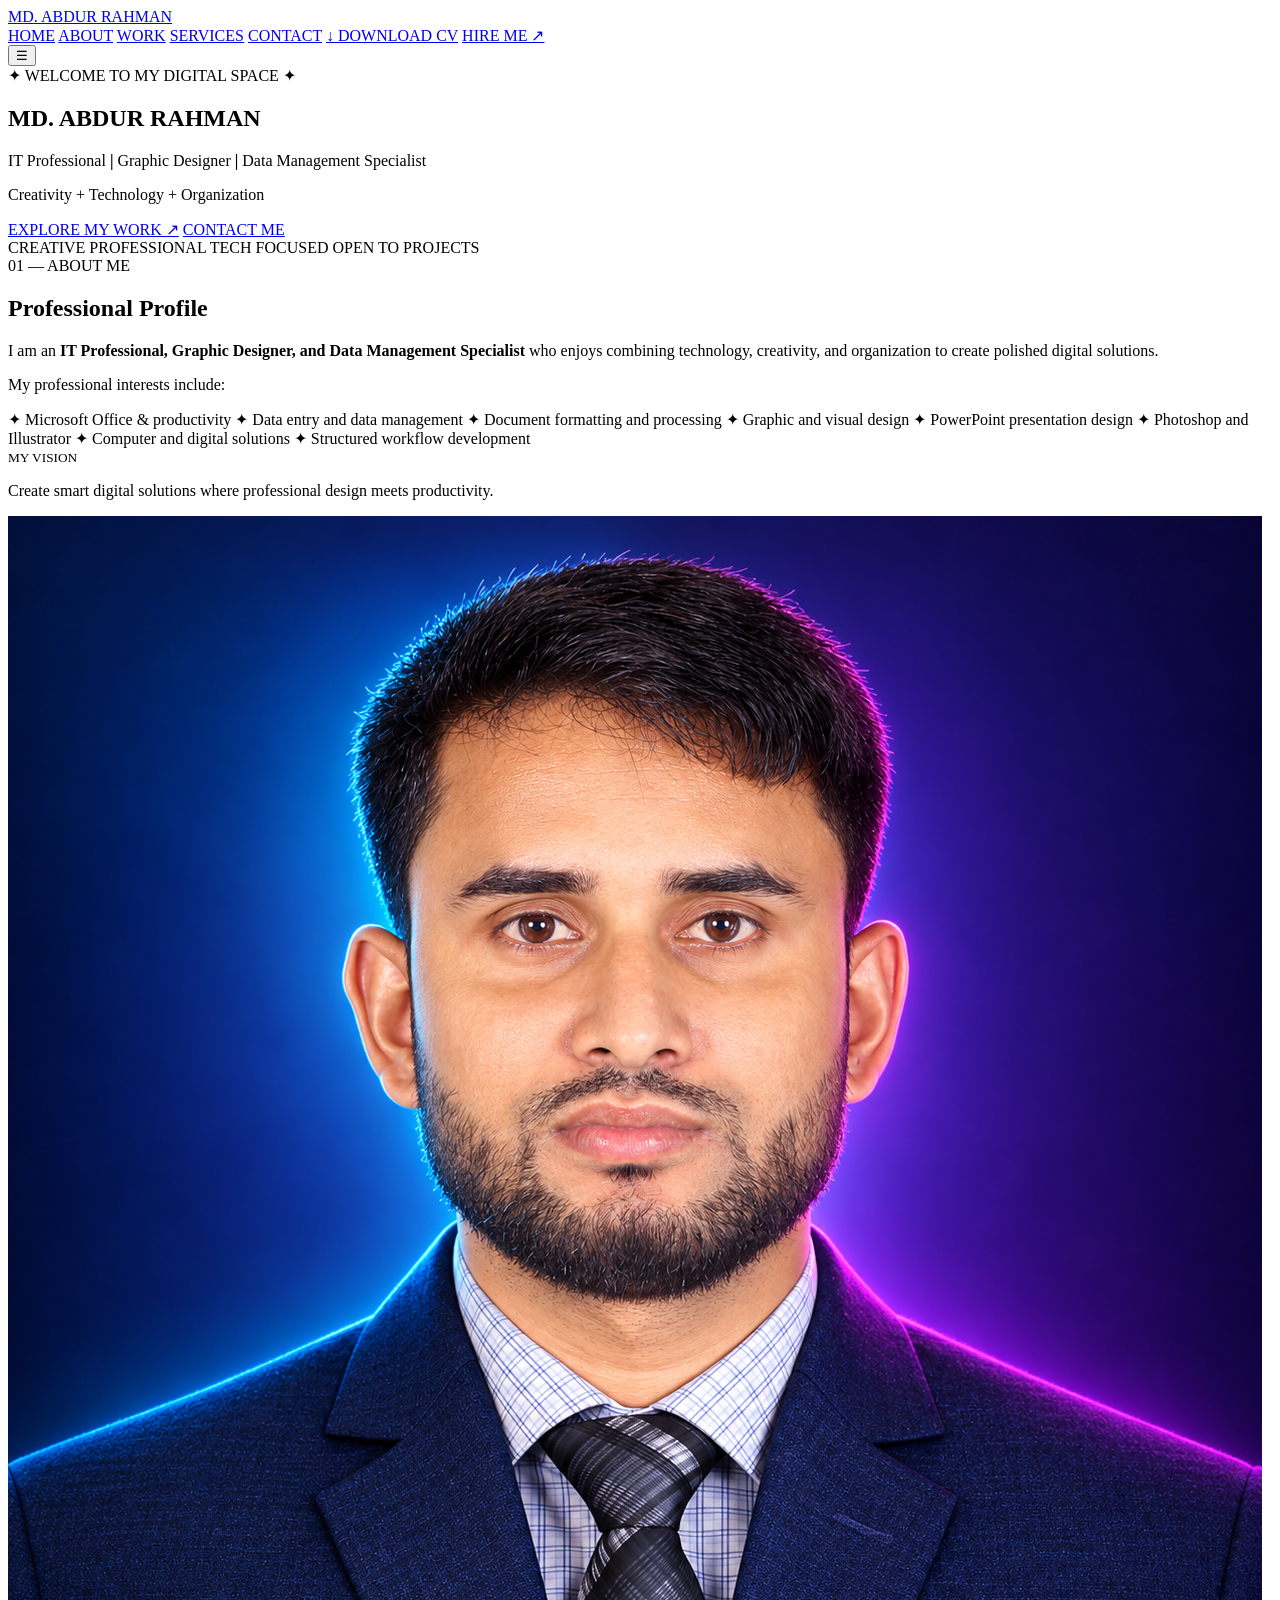
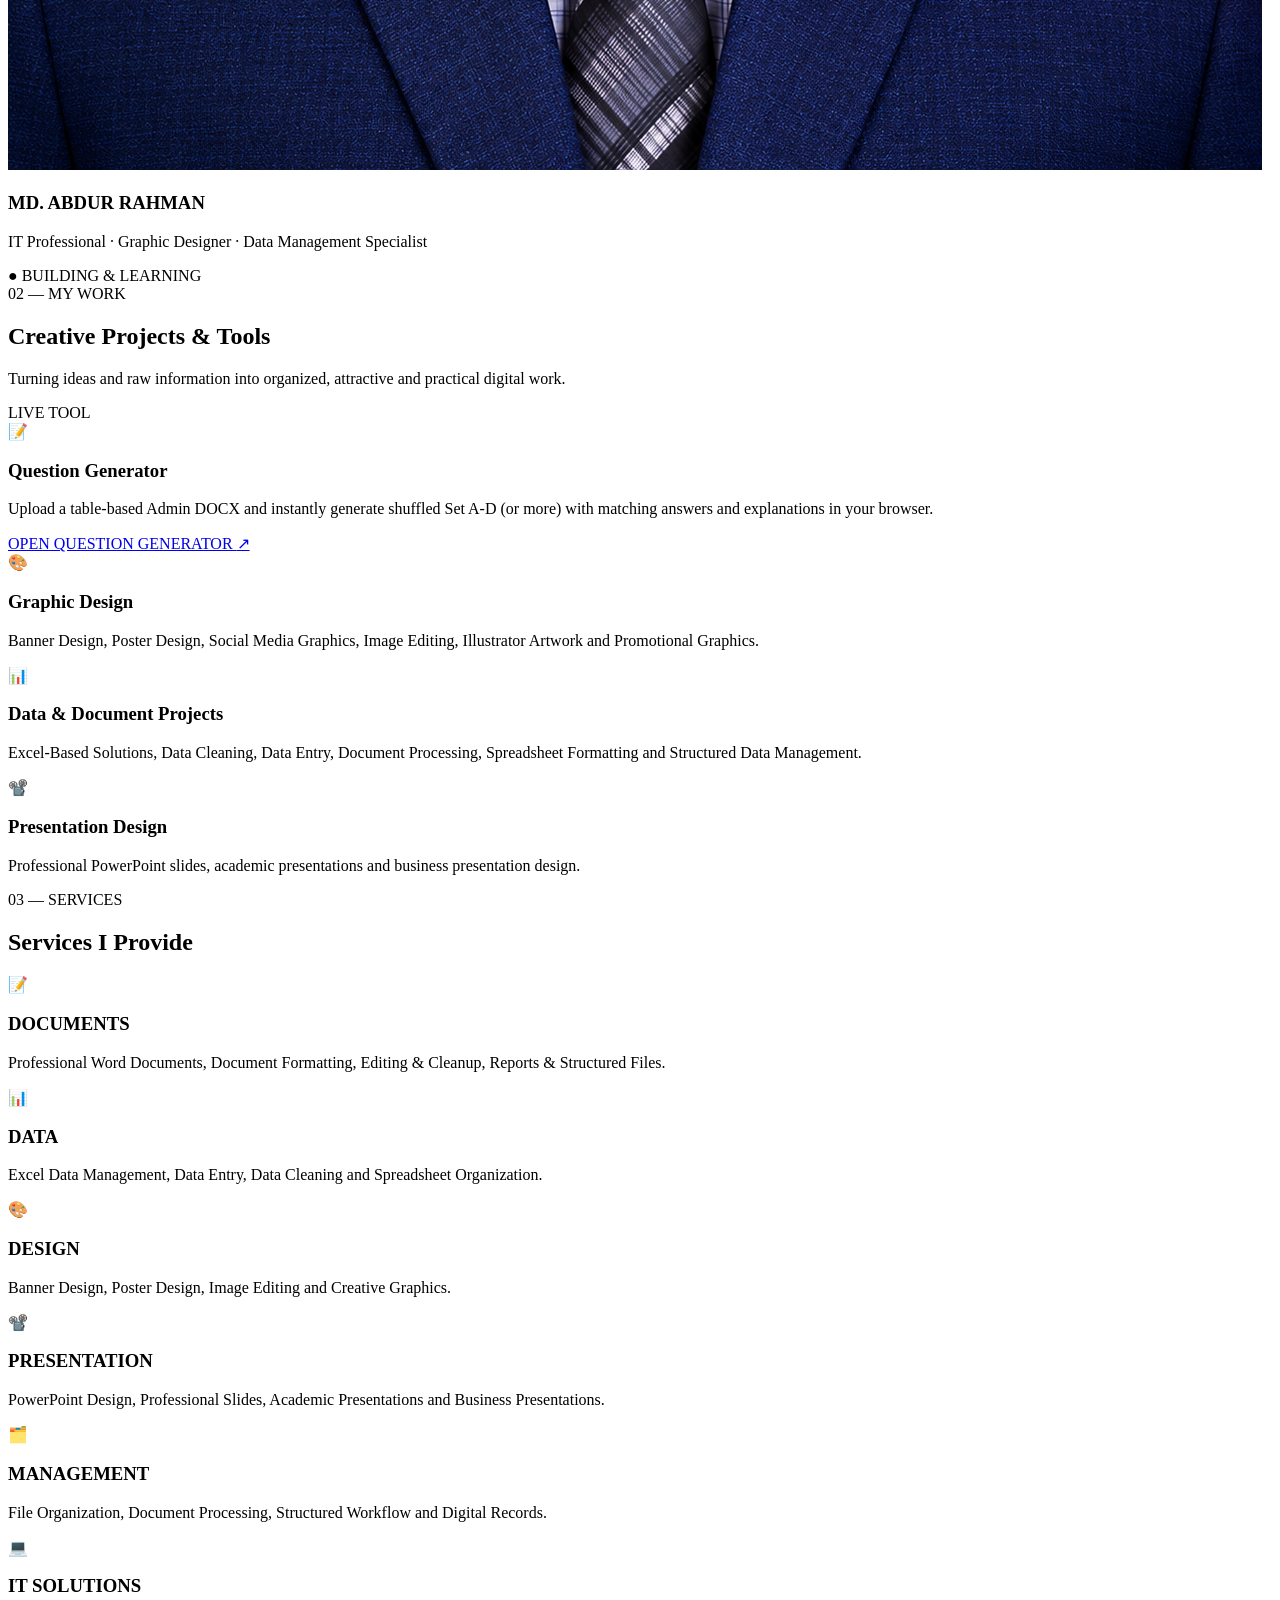
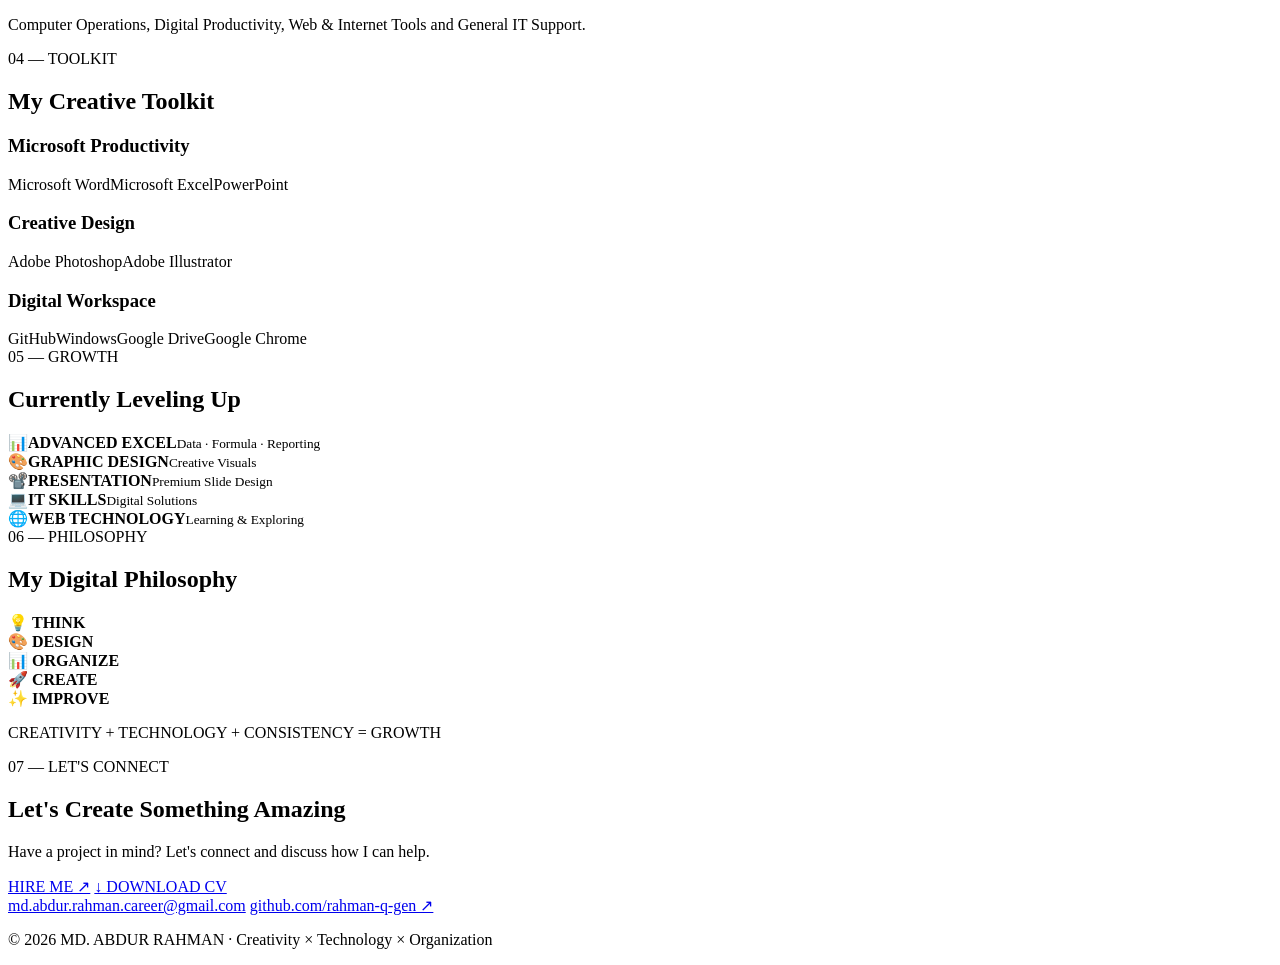
==== index.html @ 0ada5899 "Add files via upload" ====
<!DOCTYPE html>
<html lang="en">
<head>
  <meta charset="UTF-8">
  <meta name="viewport" content="width=device-width, initial-scale=1.0">
  <meta name="description" content="MD. Abdur Rahman — IT Professional, Graphic Designer and Data Management Specialist.">
  <title>MD. Abdur Rahman | Portfolio</title>
  <link rel="stylesheet" href="style.css">
</head>
<body>

<header class="site-header">
  <nav class="navbar">
    <a href="#home" class="brand">MD. ABDUR RAHMAN</a>

    <div class="nav-menu">
      <a href="#home" class="nav-link active">HOME</a>
      <a href="#about" class="nav-link">ABOUT</a>
      <a href="#work" class="nav-link">WORK</a>
      <a href="#services" class="nav-link">SERVICES</a>
      <a href="#contact" class="nav-link">CONTACT</a>
      <a href="MD-Abdur-Rahman-CV.pdf" class="cv-btn" download>↓ DOWNLOAD CV</a>
      <a href="mailto:md.abdur.rahman.career@gmail.com?subject=Project%20Inquiry" class="hire-btn">HIRE ME ↗</a>
    </div>

    <button class="menu-toggle" aria-label="Open menu">☰</button>
  </nav>
</header>

<main>
  <section id="home" class="hero">
    <div class="hero-glow glow-one"></div>
    <div class="hero-glow glow-two"></div>

    <div class="hero-inner">
      <div class="eyebrow">✦ WELCOME TO MY DIGITAL SPACE ✦</div>
      <h1>MD. ABDUR <span>RAHMAN</span></h1>
      <p class="hero-role">IT Professional <b>|</b> Graphic Designer <b>|</b> Data Management Specialist</p>
      <p class="hero-motto">Creativity <span>+</span> Technology <span>+</span> Organization</p>

      <div class="hero-actions">
        <a href="#work" class="primary-btn">EXPLORE MY WORK ↗</a>
        <a href="#contact" class="secondary-btn">CONTACT ME</a>
      </div>

      <div class="hero-tags">
        <span>CREATIVE</span>
        <span>PROFESSIONAL</span>
        <span>TECH FOCUSED</span>
        <span>OPEN TO PROJECTS</span>
      </div>
    </div>
  </section>

  <section id="about" class="section about">
    <div class="section-head">
      <span>01 — ABOUT ME</span>
      <h2>Professional Profile</h2>
    </div>

    <div class="about-grid">
      <div>
        <p class="lead">I am an <strong>IT Professional, Graphic Designer, and Data Management Specialist</strong> who enjoys combining technology, creativity, and organization to create polished digital solutions.</p>
        <p>My professional interests include:</p>
        <div class="interest-list">
          <span>✦ Microsoft Office & productivity</span>
          <span>✦ Data entry and data management</span>
          <span>✦ Document formatting and processing</span>
          <span>✦ Graphic and visual design</span>
          <span>✦ PowerPoint presentation design</span>
          <span>✦ Photoshop and Illustrator</span>
          <span>✦ Computer and digital solutions</span>
          <span>✦ Structured workflow development</span>
        </div>
        <div class="vision">
          <small>MY VISION</small>
          <p>Create smart digital solutions where professional design meets productivity.</p>
        </div>
      </div>

     <div class="profile-wrap">
  <div class="floating-orb"></div>

  <div class="profile-card">
    <div class="avatar">
      <img src="./profile.png" alt="Profile Photo">
    </div>

    <h3>MD. ABDUR RAHMAN</h3>
    <p>IT Professional · Graphic Designer · Data Management Specialist</p>
    <div class="status">● BUILDING & LEARNING</div>
  </div>
</div>

</div>
</section>

  <section id="work" class="section">
    <div class="section-head">
      <span>02 — MY WORK</span>
      <h2>Creative Projects & Tools</h2>
      <p>Turning ideas and raw information into organized, attractive and practical digital work.</p>
    </div>

    <div class="project-grid">
      <article class="card qg-feature-card">
        <div class="qg-card-badge">LIVE TOOL</div>
        <div class="card-icon">📝</div>
        <h3>Question Generator</h3>
        <p>Upload a table-based Admin DOCX and instantly generate shuffled Set A-D (or more) with matching answers and explanations in your browser.</p>
        <a href="question-generator.html" class="project-link">OPEN QUESTION GENERATOR <span aria-hidden="true">↗</span></a>
      </article>

      <article class="card">
        <div class="card-icon">🎨</div>
        <h3>Graphic Design</h3>
        <p>Banner Design, Poster Design, Social Media Graphics, Image Editing, Illustrator Artwork and Promotional Graphics.</p>
      </article>

      <article class="card">
        <div class="card-icon">📊</div>
        <h3>Data & Document Projects</h3>
        <p>Excel-Based Solutions, Data Cleaning, Data Entry, Document Processing, Spreadsheet Formatting and Structured Data Management.</p>
      </article>

      <article class="card">
        <div class="card-icon">📽️</div>
        <h3>Presentation Design</h3>
        <p>Professional PowerPoint slides, academic presentations and business presentation design.</p>
      </article>
    </div>
  </section>

  <section id="services" class="section services">
    <div class="section-head">
      <span>03 — SERVICES</span>
      <h2>Services I Provide</h2>
    </div>

    <div class="service-grid">
      <article class="service-card"><b>📝</b><h3>DOCUMENTS</h3><p>Professional Word Documents, Document Formatting, Editing & Cleanup, Reports & Structured Files.</p></article>
      <article class="service-card"><b>📊</b><h3>DATA</h3><p>Excel Data Management, Data Entry, Data Cleaning and Spreadsheet Organization.</p></article>
      <article class="service-card"><b>🎨</b><h3>DESIGN</h3><p>Banner Design, Poster Design, Image Editing and Creative Graphics.</p></article>
      <article class="service-card"><b>📽️</b><h3>PRESENTATION</h3><p>PowerPoint Design, Professional Slides, Academic Presentations and Business Presentations.</p></article>
      <article class="service-card"><b>🗂️</b><h3>MANAGEMENT</h3><p>File Organization, Document Processing, Structured Workflow and Digital Records.</p></article>
      <article class="service-card"><b>💻</b><h3>IT SOLUTIONS</h3><p>Computer Operations, Digital Productivity, Web & Internet Tools and General IT Support.</p></article>
    </div>
  </section>

  <section class="section toolkit">
    <div class="section-head">
      <span>04 — TOOLKIT</span>
      <h2>My Creative Toolkit</h2>
    </div>
    <div class="tool-groups">
      <div><h3>Microsoft Productivity</h3><div class="pills"><span>Microsoft Word</span><span>Microsoft Excel</span><span>PowerPoint</span></div></div>
      <div><h3>Creative Design</h3><div class="pills"><span>Adobe Photoshop</span><span>Adobe Illustrator</span></div></div>
      <div><h3>Digital Workspace</h3><div class="pills"><span>GitHub</span><span>Windows</span><span>Google Drive</span><span>Google Chrome</span></div></div>
    </div>
  </section>

  <section class="section growth">
    <div class="section-head">
      <span>05 — GROWTH</span>
      <h2>Currently Leveling Up</h2>
    </div>
    <div class="growth-grid">
      <div><b>📊</b><strong>ADVANCED EXCEL</strong><small>Data · Formula · Reporting</small></div>
      <div><b>🎨</b><strong>GRAPHIC DESIGN</strong><small>Creative Visuals</small></div>
      <div><b>📽️</b><strong>PRESENTATION</strong><small>Premium Slide Design</small></div>
      <div><b>💻</b><strong>IT SKILLS</strong><small>Digital Solutions</small></div>
      <div><b>🌐</b><strong>WEB TECHNOLOGY</strong><small>Learning & Exploring</small></div>
    </div>
  </section>

  <section class="section philosophy">
    <div class="section-head">
      <span>06 — PHILOSOPHY</span>
      <h2>My Digital Philosophy</h2>
    </div>
    <div class="philosophy-box">
      <div>💡 <strong>THINK</strong></div>
      <div>🎨 <strong>DESIGN</strong></div>
      <div>📊 <strong>ORGANIZE</strong></div>
      <div>🚀 <strong>CREATE</strong></div>
      <div>✨ <strong>IMPROVE</strong></div>
    </div>
    <p class="formula">CREATIVITY + TECHNOLOGY + CONSISTENCY = GROWTH</p>
  </section>

  <section id="contact" class="contact">
    <div class="contact-inner">
      <span>07 — LET'S CONNECT</span>
      <h2>Let's Create Something Amazing</h2>
      <p>Have a project in mind? Let's connect and discuss how I can help.</p>

      <div class="contact-actions">
        <a href="mailto:md.abdur.rahman.career@gmail.com?subject=Project%20Inquiry" class="hire-btn big">HIRE ME ↗</a>
        <a href="MD-Abdur-Rahman-CV.pdf" class="cv-btn big" download>↓ DOWNLOAD CV</a>
      </div>

      <div class="contact-info">
        <a href="mailto:md.abdur.rahman.career@gmail.com">md.abdur.rahman.career@gmail.com</a>
        <a href="https://github.com/rahman-q-gen" target="_blank" rel="noopener">github.com/rahman-q-gen ↗</a>
      </div>
    </div>
  </section>
</main>

<footer>
  <p>© 2026 MD. ABDUR RAHMAN · Creativity × Technology × Organization</p>
</footer>

<script>
  const toggle = document.querySelector('.menu-toggle');
  const menu = document.querySelector('.nav-menu');
  toggle.addEventListener('click', () => menu.classList.toggle('open'));

  document.querySelectorAll('.nav-link').forEach(link => {
    link.addEventListener('click', () => menu.classList.remove('open'));
  });
</script>

</body>
</html>
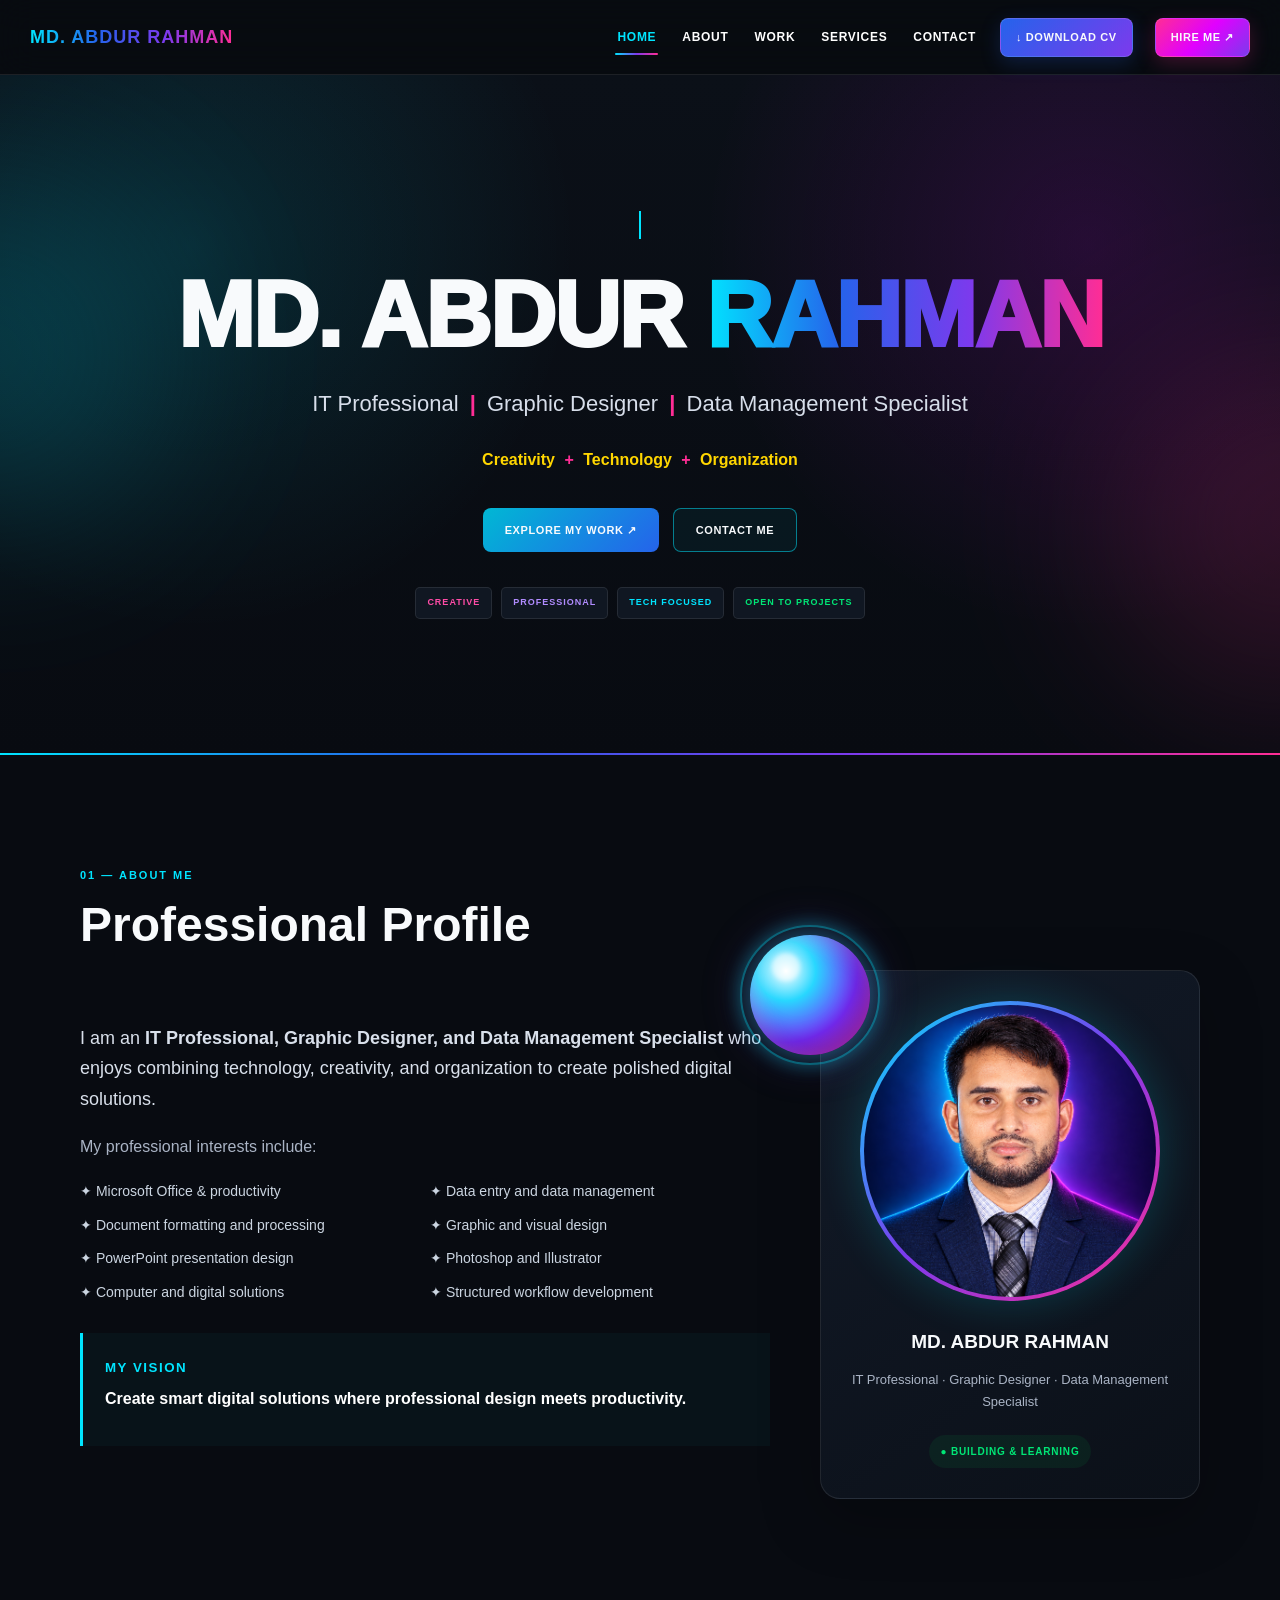
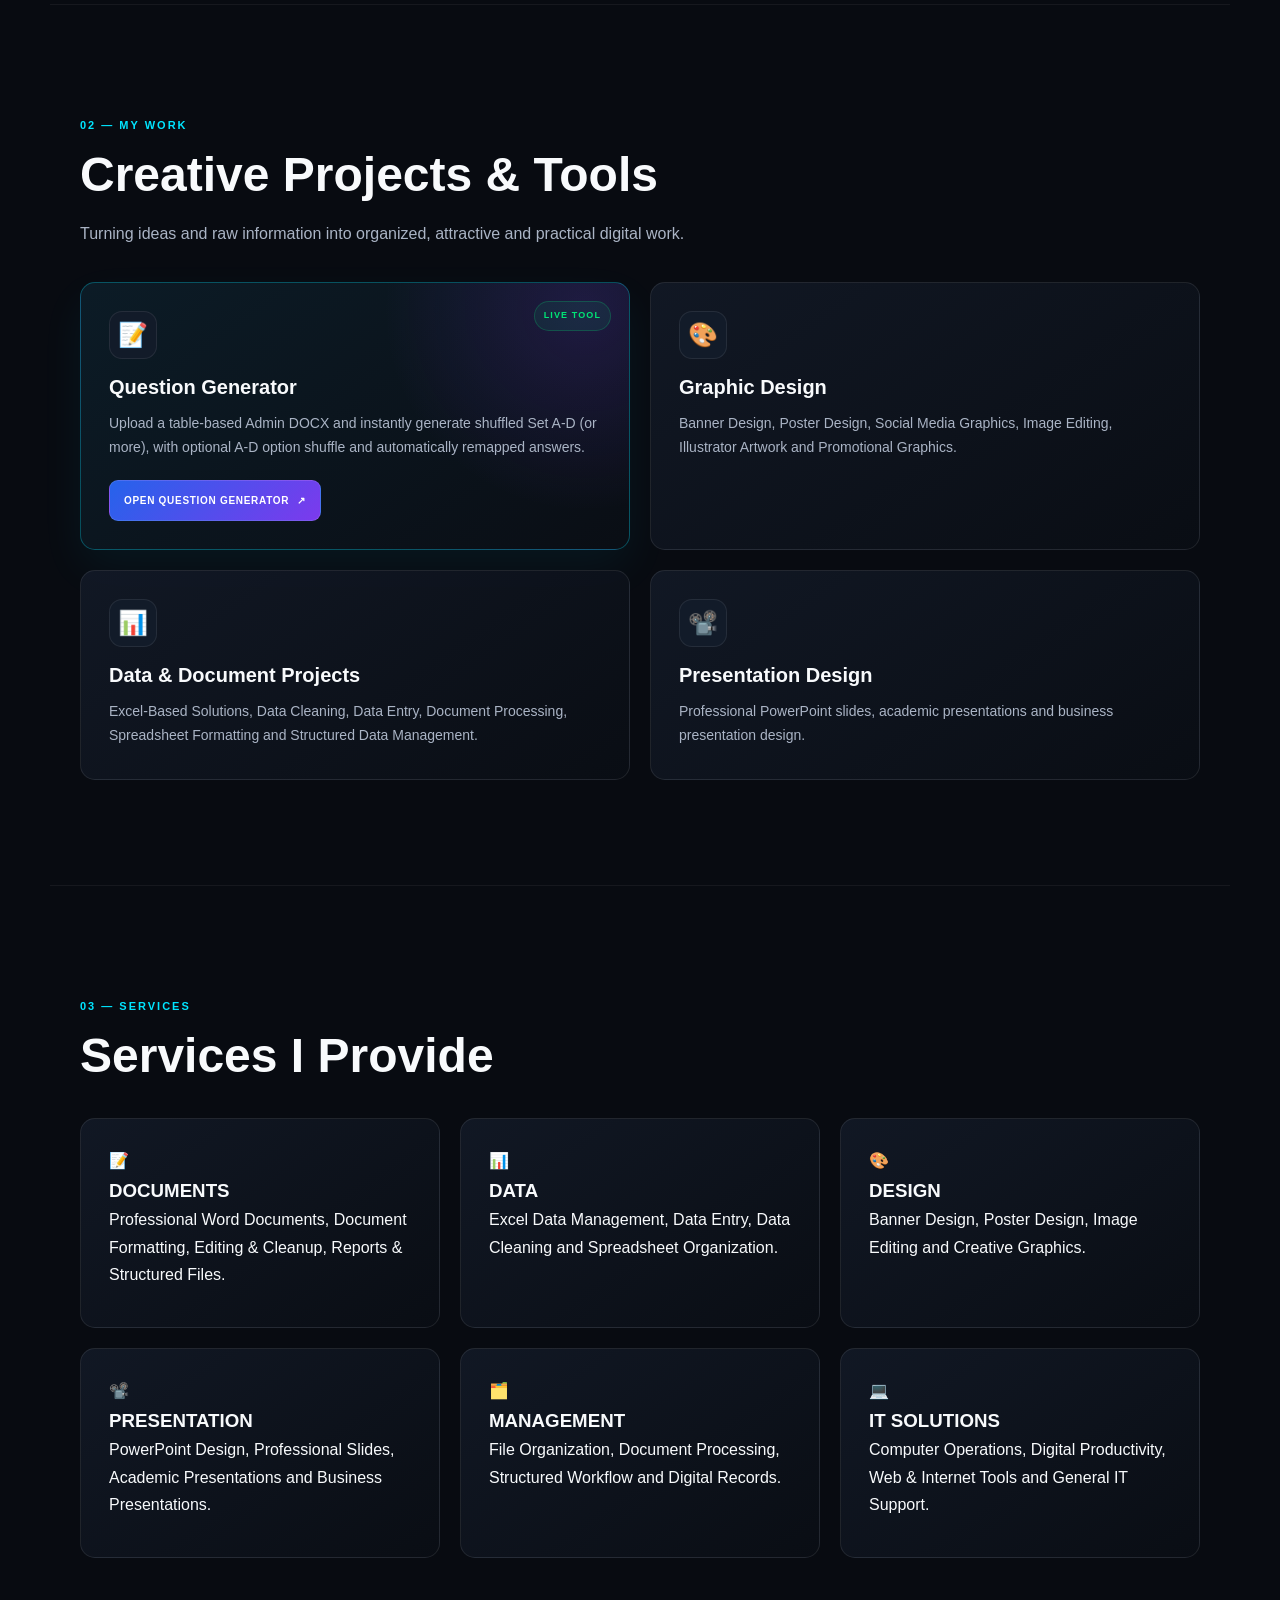
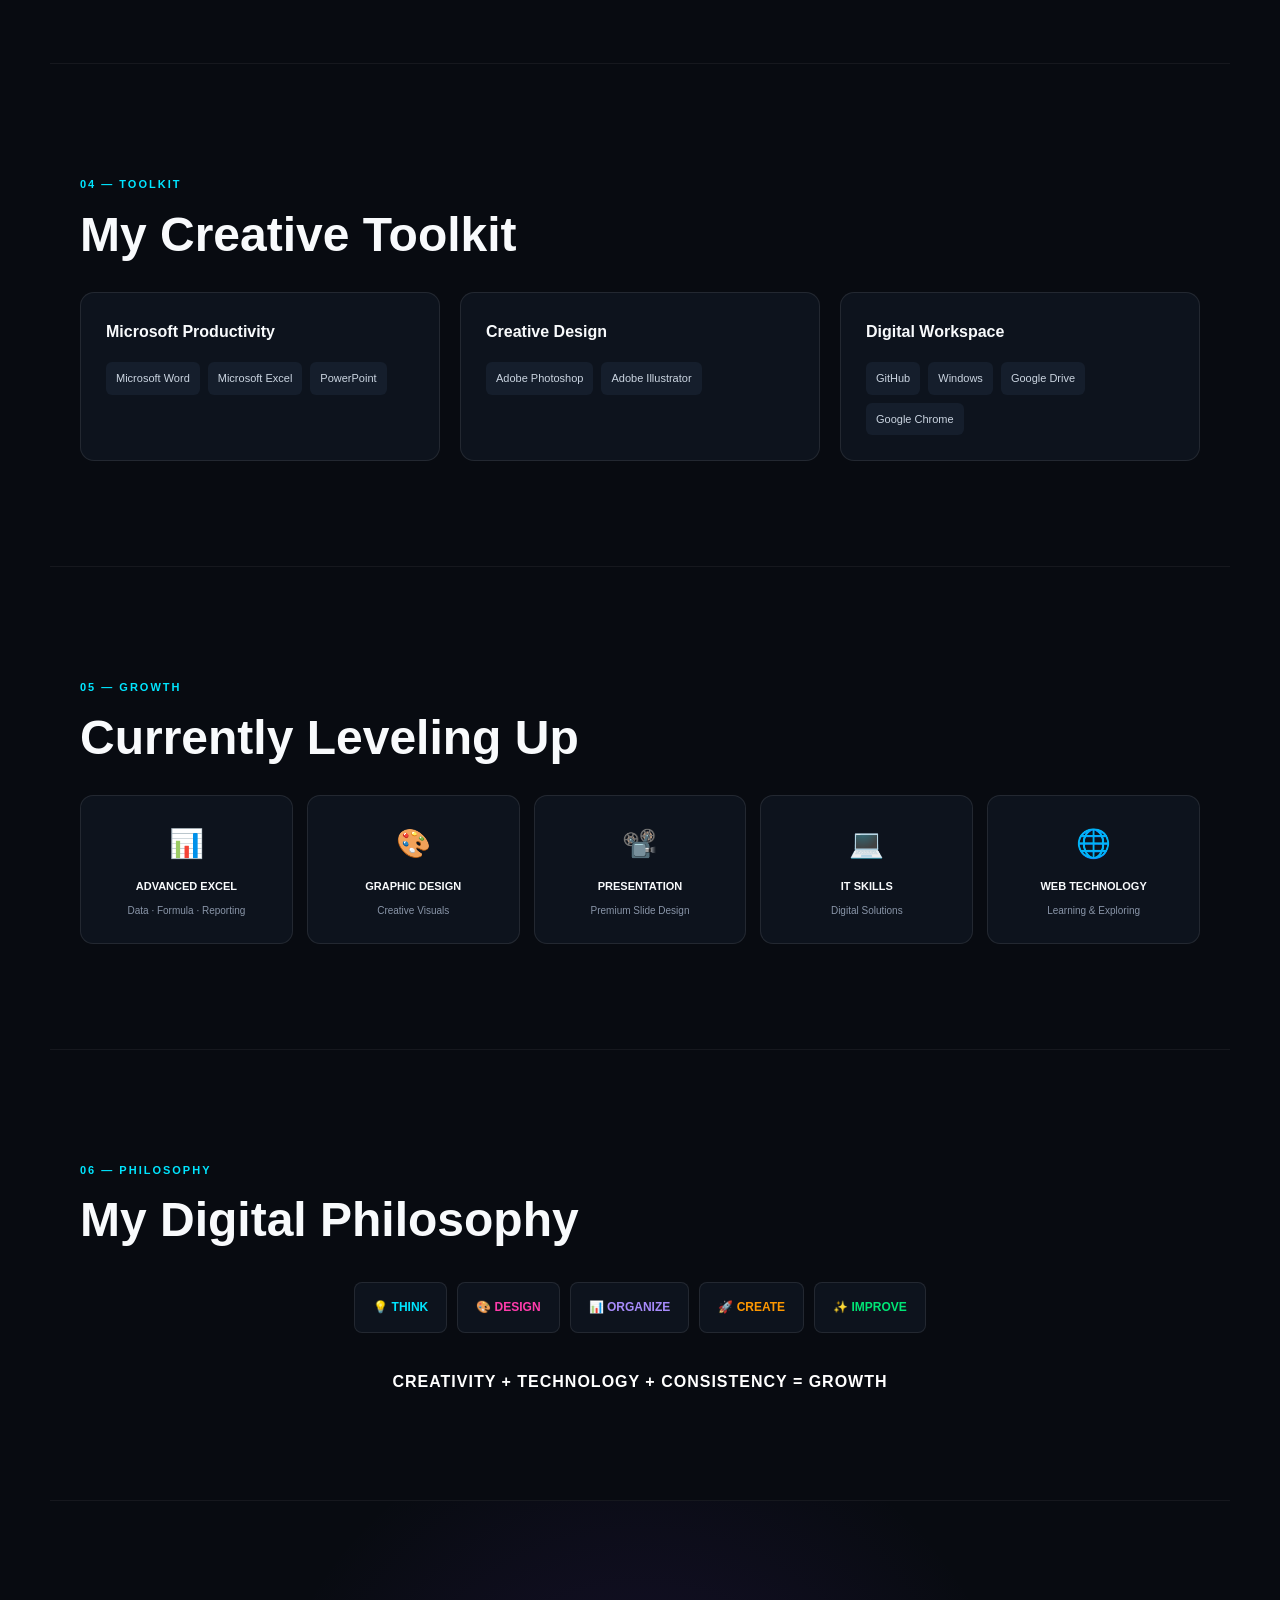
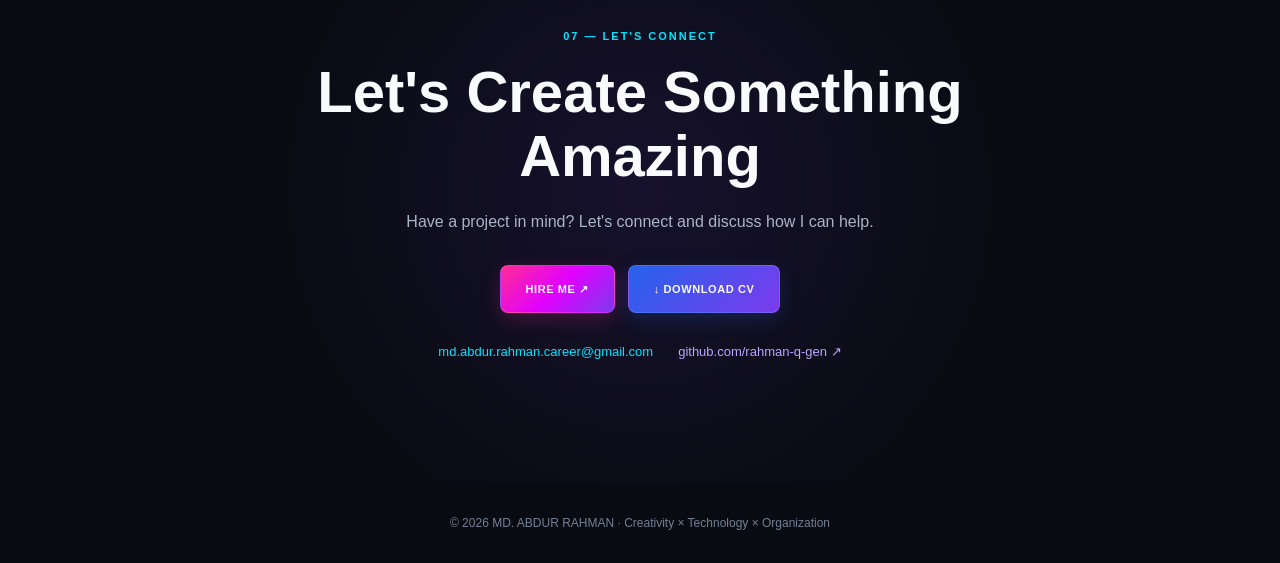
==== commit 4221ed94: "Add files via upload" ====
--- a/index.html
+++ b/index.html
@@ -107,7 +107,7 @@
         <div class="qg-card-badge">LIVE TOOL</div>
         <div class="card-icon">📝</div>
         <h3>Question Generator</h3>
-        <p>Upload a table-based Admin DOCX and instantly generate shuffled Set A-D (or more) with matching answers and explanations in your browser.</p>
+        <p>Upload a table-based Admin DOCX and instantly generate shuffled Set A-D (or more), with optional A-D option shuffle and automatically remapped answers.</p>
         <a href="question-generator.html" class="project-link">OPEN QUESTION GENERATOR <span aria-hidden="true">↗</span></a>
       </article>
 
--- a/style.css
+++ b/style.css
@@ -0,0 +1,656 @@
+/* =========================================================
+   MD. ABDUR RAHMAN — PREMIUM PORTFOLIO
+========================================================= */
+
+:root{
+  --bg:#080b11;
+  --panel:#0e131c;
+  --panel2:#111827;
+  --text:#f8fafc;
+  --muted:#aab4c5;
+  --cyan:#00e5ff;
+  --blue:#2563eb;
+  --purple:#7c3aed;
+  --pink:#ff2d95;
+  --line:rgba(255,255,255,.09);
+}
+
+*{margin:0;padding:0;box-sizing:border-box}
+html{scroll-behavior:smooth;scroll-padding-top:90px}
+body{
+  background:var(--bg);
+  color:var(--text);
+  font-family:Arial,Helvetica,sans-serif;
+  line-height:1.7;
+}
+a{text-decoration:none;color:inherit}
+section{scroll-margin-top:90px}
+
+/* NAVIGATION */
+.site-header{
+  position:sticky;top:0;z-index:9999;
+  background:rgba(8,11,17,.82);
+  backdrop-filter:blur(18px);
+  -webkit-backdrop-filter:blur(18px);
+  border-bottom:1px solid var(--line);
+}
+.navbar{
+  max-width:1400px;margin:auto;min-height:74px;padding:12px 30px;
+  display:flex;align-items:center;justify-content:space-between;gap:24px;
+}
+.brand{
+  font-weight:900;font-size:18px;letter-spacing:1px;white-space:nowrap;
+  background:linear-gradient(90deg,var(--cyan),var(--blue),var(--purple),var(--pink));
+  -webkit-background-clip:text;background-clip:text;-webkit-text-fill-color:transparent;
+}
+.nav-menu{display:flex;align-items:center;justify-content:flex-end;gap:22px}
+.nav-link{
+  position:relative;font-size:12px;font-weight:800;letter-spacing:.7px;padding:8px 2px;
+  color:#fff;transition:.25s;
+}
+.nav-link:after{
+  content:"";position:absolute;left:0;bottom:0;width:0;height:2px;border-radius:20px;
+  background:linear-gradient(90deg,var(--cyan),var(--purple),var(--pink));transition:.25s;
+}
+.nav-link:hover,.nav-link.active{color:var(--cyan)}
+.nav-link:hover:after,.nav-link.active:after{width:100%}
+.cv-btn,.hire-btn{
+  display:inline-flex;align-items:center;justify-content:center;
+  min-height:39px;padding:0 15px;border-radius:8px;
+  font-size:11px;font-weight:900;letter-spacing:.6px;
+  border:1px solid rgba(255,255,255,.13);transition:.25s;
+}
+.cv-btn{
+  background:linear-gradient(135deg,var(--blue),var(--purple));
+  box-shadow:0 6px 20px rgba(37,99,235,.22);
+}
+.cv-btn:hover{transform:translateY(-2px);background:linear-gradient(135deg,var(--cyan),var(--blue))}
+.hire-btn{
+  background:linear-gradient(135deg,var(--pink),#e100ff,var(--purple));
+  box-shadow:0 6px 20px rgba(255,45,149,.22);
+}
+.hire-btn:hover{transform:translateY(-2px) scale(1.02);box-shadow:0 10px 28px rgba(255,45,149,.35)}
+.menu-toggle{display:none;background:none;border:0;color:white;font-size:25px;cursor:pointer}
+
+/* HERO */
+.hero{
+  min-height:680px;position:relative;overflow:hidden;
+  display:flex;align-items:center;justify-content:center;text-align:center;
+  padding:100px 25px;
+  background:
+    radial-gradient(circle at 15% 25%,rgba(0,229,255,.12),transparent 32%),
+    radial-gradient(circle at 85% 25%,rgba(225,0,255,.13),transparent 32%),
+    linear-gradient(180deg,#0b1018,#080b11);
+}
+.hero:after{
+  content:"";position:absolute;left:0;right:0;bottom:0;height:2px;
+  background:linear-gradient(90deg,var(--cyan),var(--blue),var(--purple),var(--pink));
+}
+.hero-glow{position:absolute;width:350px;height:350px;border-radius:50%;filter:blur(90px);opacity:.16}
+.glow-one{background:var(--cyan);left:-180px;top:100px}
+.glow-two{background:var(--pink);right:-180px;bottom:60px}
+.hero-inner{position:relative;z-index:2;max-width:1050px}
+.eyebrow{
+  display:inline-block;
+  position:relative;
+
+  color:var(--cyan);
+
+  /* Font একটু বড় */
+  font-size:16px;
+  font-weight:800;
+  letter-spacing:2px;
+
+  margin-bottom:22px;
+
+  white-space:nowrap;
+  overflow:hidden;
+
+  width:0;
+  border-right:2px solid var(--cyan);
+
+  text-shadow:
+    0 0 8px rgba(0,229,255,.8),
+    0 0 18px rgba(124,58,237,.5);
+
+  animation:
+    eyebrowTyping 5s steps(31,end) infinite,
+    eyebrowCursor .7s step-end infinite,
+    eyebrowGlow 1.5s ease-in-out infinite alternate;
+}
+
+
+/* Typing Animation */
+@keyframes eyebrowTyping{
+  0%{
+    width:0;
+  }
+
+  45%{
+    width:calc(31ch + 70px);
+  }
+
+  75%{
+    width:calc(31ch + 70px);
+  }
+
+  100%{
+    width:0;
+  }
+}
+
+
+/* Cursor */
+@keyframes eyebrowCursor{
+  0%,100%{
+    border-color:var(--cyan);
+  }
+
+  50%{
+    border-color:transparent;
+  }
+}
+
+
+/* Neon Glow */
+@keyframes eyebrowGlow{
+  from{
+    text-shadow:
+      0 0 5px rgba(0,229,255,.5),
+      0 0 10px rgba(0,229,255,.3);
+  }
+
+  to{
+    text-shadow:
+      0 0 10px rgba(0,229,255,1),
+      0 0 25px rgba(124,58,237,.8),
+      0 0 40px rgba(255,45,149,.4);
+  }
+}
+.hero h1{
+  font-size:clamp(42px,8vw,92px);line-height:1.02;font-weight:950;letter-spacing:-2px;
+  margin-bottom:22px;
+}
+.hero h1 span{
+  background:linear-gradient(90deg,var(--cyan),var(--blue),var(--purple),var(--pink));
+  -webkit-background-clip:text;background-clip:text;-webkit-text-fill-color:transparent;
+}
+.hero-role{font-size:clamp(14px,2vw,22px);color:#d7deea}
+.hero-role b{color:var(--pink);padding:0 5px}
+.hero-motto{margin-top:24px;color:#ffd600;font-size:16px;font-weight:800}
+.hero-motto span{color:var(--pink);padding:0 5px}
+.hero-actions{display:flex;justify-content:center;gap:14px;flex-wrap:wrap;margin-top:35px}
+.primary-btn,.secondary-btn{
+  min-height:44px;padding:0 22px;border-radius:8px;display:inline-flex;align-items:center;justify-content:center;
+  font-size:11px;font-weight:900;letter-spacing:.6px;transition:.25s
+}
+.primary-btn{background:linear-gradient(135deg,#00b8d4,var(--blue))}
+.secondary-btn{border:1px solid rgba(0,229,255,.5);background:rgba(0,229,255,.05)}
+.primary-btn:hover,.secondary-btn:hover{transform:translateY(-2px)}
+.hero-tags{display:flex;justify-content:center;gap:9px;flex-wrap:wrap;margin-top:35px}
+.hero-tags span{
+  font-size:9px;font-weight:900;letter-spacing:1px;padding:7px 11px;border-radius:5px;
+  border:1px solid var(--line);background:#101722
+}
+.hero-tags span:nth-child(1){color:#ff4ca7}.hero-tags span:nth-child(2){color:#b18cff}
+.hero-tags span:nth-child(3){color:var(--cyan)}.hero-tags span:nth-child(4){color:#00e676}
+
+/* SECTIONS */
+.section{max-width:1180px;margin:auto;padding:105px 30px;border-bottom:1px solid rgba(255,255,255,.055)}
+.section-head>span,.contact-inner>span{color:var(--cyan);font-size:11px;font-weight:900;letter-spacing:2px}
+.section-head h2{font-size:clamp(30px,4vw,48px);line-height:1.15;margin:10px 0 18px}
+.section-head p{max-width:760px;color:var(--muted)}
+
+/* ABOUT */
+.about-grid{display:grid;grid-template-columns:1.45fr .75fr;gap:50px;align-items:center}
+.about .lead{font-size:18px;color:#d9e0eb;max-width:780px;margin-bottom:18px}
+.about p{color:var(--muted);margin-bottom:14px}
+.interest-list{display:grid;grid-template-columns:1fr 1fr;gap:10px;margin-top:20px}
+.interest-list span{color:#cbd5e1;font-size:14px}
+.vision{margin-top:28px;padding:20px 22px;border-left:3px solid var(--cyan);background:rgba(0,229,255,.035)}
+.vision small{color:var(--cyan);font-weight:900;letter-spacing:1.5px}
+.vision p{margin-top:5px;color:white!important;font-weight:700}
+.profile-card{
+  min-height:330px;border-radius:20px;padding:35px;text-align:center;
+  background:linear-gradient(145deg,#121a28,#0b1018);
+  border:1px solid var(--line);box-shadow:0 20px 60px rgba(0,0,0,.25)
+}
+.avatar{
+  width:300px;
+  height:300px;
+
+  margin:0 auto 28px;
+
+  border-radius:50%;
+  overflow:hidden;
+
+  padding:4px;
+  box-sizing:border-box;
+
+  background:linear-gradient(
+    135deg,
+    var(--cyan),
+    var(--purple),
+    var(--pink)
+  );
+
+  box-shadow:
+    0 0 30px rgba(0,229,255,.18),
+    0 0 55px rgba(168,85,247,.12);
+}
+
+.avatar img{
+  width:100%;
+  height:100%;
+
+  display:block;
+  object-fit:cover;
+  object-position:center;
+
+  border-radius:50%;
+}
+.profile-card h3{font-size:19px}
+.profile-card p{color:var(--muted);font-size:13px;margin:10px 0 22px}
+.status{display:inline-block;padding:8px 12px;border-radius:20px;background:rgba(0,200,83,.08);color:#00e676;font-size:10px;font-weight:900;letter-spacing:.8px}
+
+/* PROFILE WRAPPER */
+.profile-wrap{
+  position:relative;
+  display:flex;
+  justify-content:center;
+  align-items:center;
+}
+
+/* 3D animated orb */
+.floating-orb{
+  position:absolute;
+  top:-35px;
+  left:-70px;
+
+  width:120px;
+  height:120px;
+  border-radius:50%;
+
+  background:radial-gradient(circle at 30% 30%, #ffffff, #28d7ff 25%, #7b2cff 60%, #ff2fb3 100%);
+  box-shadow:
+    0 0 25px rgba(0,229,255,.35),
+    0 0 50px rgba(168,85,247,.25),
+    inset -12px -12px 25px rgba(0,0,0,.25),
+    inset 10px 10px 20px rgba(255,255,255,.18);
+
+  transform-style:preserve-3d;
+  animation:
+    floatOrb 5s ease-in-out infinite,
+    spinOrb 8s linear infinite;
+
+  z-index:2;
+}
+
+.floating-orb::before{
+  content:"";
+  position:absolute;
+  inset:-10px;
+  border-radius:50%;
+  border:2px solid rgba(0,229,255,.35);
+  box-shadow:0 0 20px rgba(0,229,255,.25);
+  animation:ringPulse 3s ease-in-out infinite;
+}
+
+.floating-orb::after{
+  content:"";
+  position:absolute;
+  top:18px;
+  left:22px;
+  width:28px;
+  height:28px;
+  border-radius:50%;
+  background:rgba(255,255,255,.55);
+  filter:blur(2px);
+}
+
+@keyframes floatOrb{
+  0%{
+    transform:translate(0,0) rotateX(0deg) rotateY(0deg);
+  }
+  25%{
+    transform:translate(-12px,10px) rotateX(10deg) rotateY(8deg);
+  }
+  50%{
+    transform:translate(0,22px) rotateX(0deg) rotateY(16deg);
+  }
+  75%{
+    transform:translate(10px,8px) rotateX(-10deg) rotateY(8deg);
+  }
+  100%{
+    transform:translate(0,0) rotateX(0deg) rotateY(0deg);
+  }
+}
+
+@keyframes spinOrb{
+  0%{
+    filter:hue-rotate(0deg);
+  }
+  100%{
+    filter:hue-rotate(360deg);
+  }
+}
+
+@keyframes ringPulse{
+  0%,100%{
+    transform:scale(1);
+    opacity:.6;
+  }
+  50%{
+    transform:scale(1.12);
+    opacity:1;
+  }
+}
+
+
+/* PROFILE CARD */
+.profile-card{
+  min-height:330px;
+  border-radius:20px;
+  padding:35px;
+  text-align:center;
+  background:linear-gradient(145deg,#121a28,#0b1018);
+  border:1px solid var(--line);
+  box-shadow:0 20px 60px rgba(0,0,0,.25);
+}
+
+.avatar{
+  width:300px;
+  height:300px;
+  margin:0 auto 28px;
+  border-radius:50%;
+  overflow:hidden;
+  padding:4px;
+  box-sizing:border-box;
+  background:linear-gradient(
+    135deg,
+    var(--cyan),
+    var(--purple),
+    var(--pink)
+  );
+  box-shadow:0 0 45px rgba(0,229,255,.2);
+}
+
+.avatar img{
+  width:100%;
+  height:100%;
+  display:block;
+  object-fit:cover;
+  object-position:center;
+  border-radius:50%;
+}
+
+.profile-card h3{
+  font-size:19px;
+}
+
+.profile-card p{
+  color:var(--muted);
+  font-size:13px;
+  margin:10px 0 22px;
+}
+
+.status{
+  display:inline-block;
+  padding:8px 12px;
+  border-radius:20px;
+  background:rgba(0,200,83,.08);
+  color:#00e676;
+  font-size:10px;
+  font-weight:900;
+  letter-spacing:.8px;
+}
+
+/* PROFILE CARD */
+.profile-card{
+  width:380px;
+  max-width:100%;
+  padding:30px;
+  box-sizing:border-box;
+  text-align:center;
+}
+
+.avatar{
+  width:300px;
+  height:300px;
+  margin:0 auto 25px;
+  border-radius:50%;
+  overflow:hidden;
+  padding:4px;
+  box-sizing:border-box;
+
+  background:linear-gradient(
+    135deg,
+    var(--cyan),
+    var(--purple),
+    var(--pink)
+  );
+
+  box-shadow:0 0 45px rgba(0,229,255,.2);
+}
+
+.avatar img{
+  width:100%;
+  height:100%;
+  display:block;
+  object-fit:cover;
+  object-position:center;
+  border-radius:50%;
+}
+
+.profile-card h3{
+  font-size:19px;
+}
+
+.profile-card p{
+  color:var(--muted);
+  font-size:13px;
+  margin:10px 0 22px;
+}
+
+.status{
+  display:inline-block;
+  padding:8px 12px;
+  border-radius:20px;
+  background:rgba(0,200,83,.08);
+  color:#00e676;
+  font-size:10px;
+  font-weight:900;
+  letter-spacing:.8px;
+}
+
+
+/* CARDS */
+.project-grid,.service-grid{
+  display:grid;
+  grid-template-columns:repeat(3,1fr);
+  gap:20px;
+  margin-top:35px;
+}
+
+.card,.service-card{
+  padding:28px;
+  border:1px solid var(--line);
+  border-radius:15px;
+  background:linear-gradient(145deg,rgba(18,25,38,.95),rgba(10,14,21,.95));
+  transition:.3s;
+  min-height:210px;
+}
+
+/* TOOLKIT */
+.tool-groups{display:grid;grid-template-columns:repeat(3,1fr);gap:20px;margin-top:30px}
+.tool-groups>div{padding:25px;border:1px solid var(--line);border-radius:14px;background:#0d131d}
+.tool-groups h3{font-size:16px;margin-bottom:17px}
+.pills{display:flex;gap:8px;flex-wrap:wrap}
+.pills span{padding:7px 10px;border-radius:6px;background:#151e2c;color:#cbd5e1;font-size:11px}
+
+/* GROWTH */
+.growth-grid{display:grid;grid-template-columns:repeat(5,1fr);gap:14px;margin-top:30px}
+.growth-grid>div{
+  text-align:center;padding:24px 12px;border:1px solid var(--line);border-radius:13px;background:#0d131d
+}
+.growth-grid b{display:block;font-size:28px;margin-bottom:10px}
+.growth-grid strong{display:block;font-size:11px}
+.growth-grid small{display:block;color:#8995a8;font-size:10px;margin-top:6px}
+
+/* PHILOSOPHY */
+.philosophy-box{display:flex;justify-content:center;gap:10px;flex-wrap:wrap;margin-top:35px}
+.philosophy-box div{padding:14px 18px;border-radius:8px;background:#0d131d;border:1px solid var(--line);font-size:12px}
+.philosophy-box div:nth-child(1){color:var(--cyan)}.philosophy-box div:nth-child(2){color:#ff3cac}
+.philosophy-box div:nth-child(3){color:#a78bfa}.philosophy-box div:nth-child(4){color:#ff9800}.philosophy-box div:nth-child(5){color:#00e676}
+.formula{text-align:center;margin-top:35px;font-size:16px;font-weight:900;letter-spacing:1px;color:#fff}
+
+/* CONTACT */
+.contact{text-align:center;padding:120px 25px;background:radial-gradient(circle at center,rgba(124,58,237,.13),transparent 55%)}
+.contact-inner{max-width:900px;margin:auto}
+.contact h2{font-size:clamp(32px,5vw,58px);line-height:1.1;margin:12px 0 20px}
+.contact p{color:var(--muted)}
+.contact-actions{display:flex;justify-content:center;gap:13px;flex-wrap:wrap;margin-top:30px}
+.big{min-height:48px;padding:0 25px}
+.contact-info{display:flex;justify-content:center;gap:25px;flex-wrap:wrap;margin-top:28px}
+.contact-info a{color:var(--cyan);font-size:13px}
+.contact-info a:last-child{color:#bda5ff}
+footer{text-align:center;padding:30px 20px;color:#748096;font-size:12px}
+
+/* RESPONSIVE */
+@media(max-width:1050px){
+  .navbar{flex-wrap:wrap}
+  .nav-menu{gap:15px}
+  .project-grid,.service-grid{grid-template-columns:repeat(2,1fr)}
+  .growth-grid{grid-template-columns:repeat(3,1fr)}
+}
+@media(max-width:800px){
+  .menu-toggle{display:block}
+  .nav-menu{
+    display:none;width:100%;flex-direction:column;align-items:stretch;
+    padding:12px 0 5px
+  }
+  .nav-menu.open{display:flex}
+  .nav-link{text-align:center}
+  .cv-btn,.hire-btn{width:100%}
+  .about-grid{grid-template-columns:1fr}
+  .tool-groups{grid-template-columns:1fr}
+}
+@media(max-width:600px){
+  .navbar{padding:14px 18px}
+  .brand{font-size:15px}
+  .hero{min-height:620px;padding:80px 18px}
+  .hero h1{font-size:44px;letter-spacing:-1px}
+  .hero-role{font-size:13px}
+  .hero-tags span{font-size:8px}
+  .section{padding:75px 20px}
+  .project-grid,.service-grid,.growth-grid{grid-template-columns:1fr}
+  .interest-list{grid-template-columns:1fr}
+  .profile-card{min-height:auto}
+}
+
+/* =========================================================
+   WORK — QUESTION GENERATOR TOOL CARD
+========================================================= */
+.project-grid{
+  grid-template-columns:repeat(2,minmax(0,1fr));
+}
+
+.card{
+  position:relative;
+  overflow:hidden;
+  display:flex;
+  flex-direction:column;
+  gap:12px;
+}
+
+.card::before{
+  content:"";
+  position:absolute;
+  inset:0;
+  pointer-events:none;
+  opacity:0;
+  background:radial-gradient(circle at 100% 0,rgba(0,229,255,.10),transparent 42%);
+  transition:.3s;
+}
+
+.card:hover{
+  transform:translateY(-5px);
+  border-color:rgba(0,229,255,.28);
+  box-shadow:0 18px 45px rgba(0,0,0,.28);
+}
+
+.card:hover::before{opacity:1}
+
+.card-icon{
+  width:48px;
+  height:48px;
+  border-radius:13px;
+  display:grid;
+  place-items:center;
+  font-size:24px;
+  background:#121b29;
+  border:1px solid rgba(255,255,255,.08);
+  margin-bottom:4px;
+}
+
+.card h3{
+  font-size:20px;
+  line-height:1.25;
+}
+
+.card p{
+  color:var(--muted);
+  font-size:14px;
+  flex:1;
+}
+
+.qg-feature-card{
+  border-color:rgba(0,229,255,.30);
+  background:
+    radial-gradient(circle at 92% 10%,rgba(124,58,237,.18),transparent 36%),
+    linear-gradient(145deg,rgba(12,28,39,.98),rgba(10,14,21,.98));
+  box-shadow:0 18px 45px rgba(0,229,255,.06);
+}
+
+.qg-card-badge{
+  position:absolute;
+  top:18px;
+  right:18px;
+  padding:6px 9px;
+  border-radius:999px;
+  color:#00e676;
+  background:rgba(0,230,118,.08);
+  border:1px solid rgba(0,230,118,.22);
+  font-size:9px;
+  font-weight:900;
+  letter-spacing:1.1px;
+}
+
+.project-link{
+  width:max-content;
+  max-width:100%;
+  display:inline-flex;
+  align-items:center;
+  gap:8px;
+  margin-top:8px;
+  padding:11px 14px;
+  border-radius:9px;
+  background:linear-gradient(135deg,var(--blue),var(--purple));
+  border:1px solid rgba(255,255,255,.12);
+  color:#fff;
+  font-size:10px;
+  font-weight:900;
+  letter-spacing:.7px;
+  transition:.25s;
+}
+
+.project-link:hover{
+  transform:translateY(-2px);
+  background:linear-gradient(135deg,var(--cyan),var(--blue));
+  box-shadow:0 10px 24px rgba(37,99,235,.25);
+}
+
+@media(max-width:600px){
+  .project-grid{grid-template-columns:1fr}
+  .qg-card-badge{top:14px;right:14px}
+}
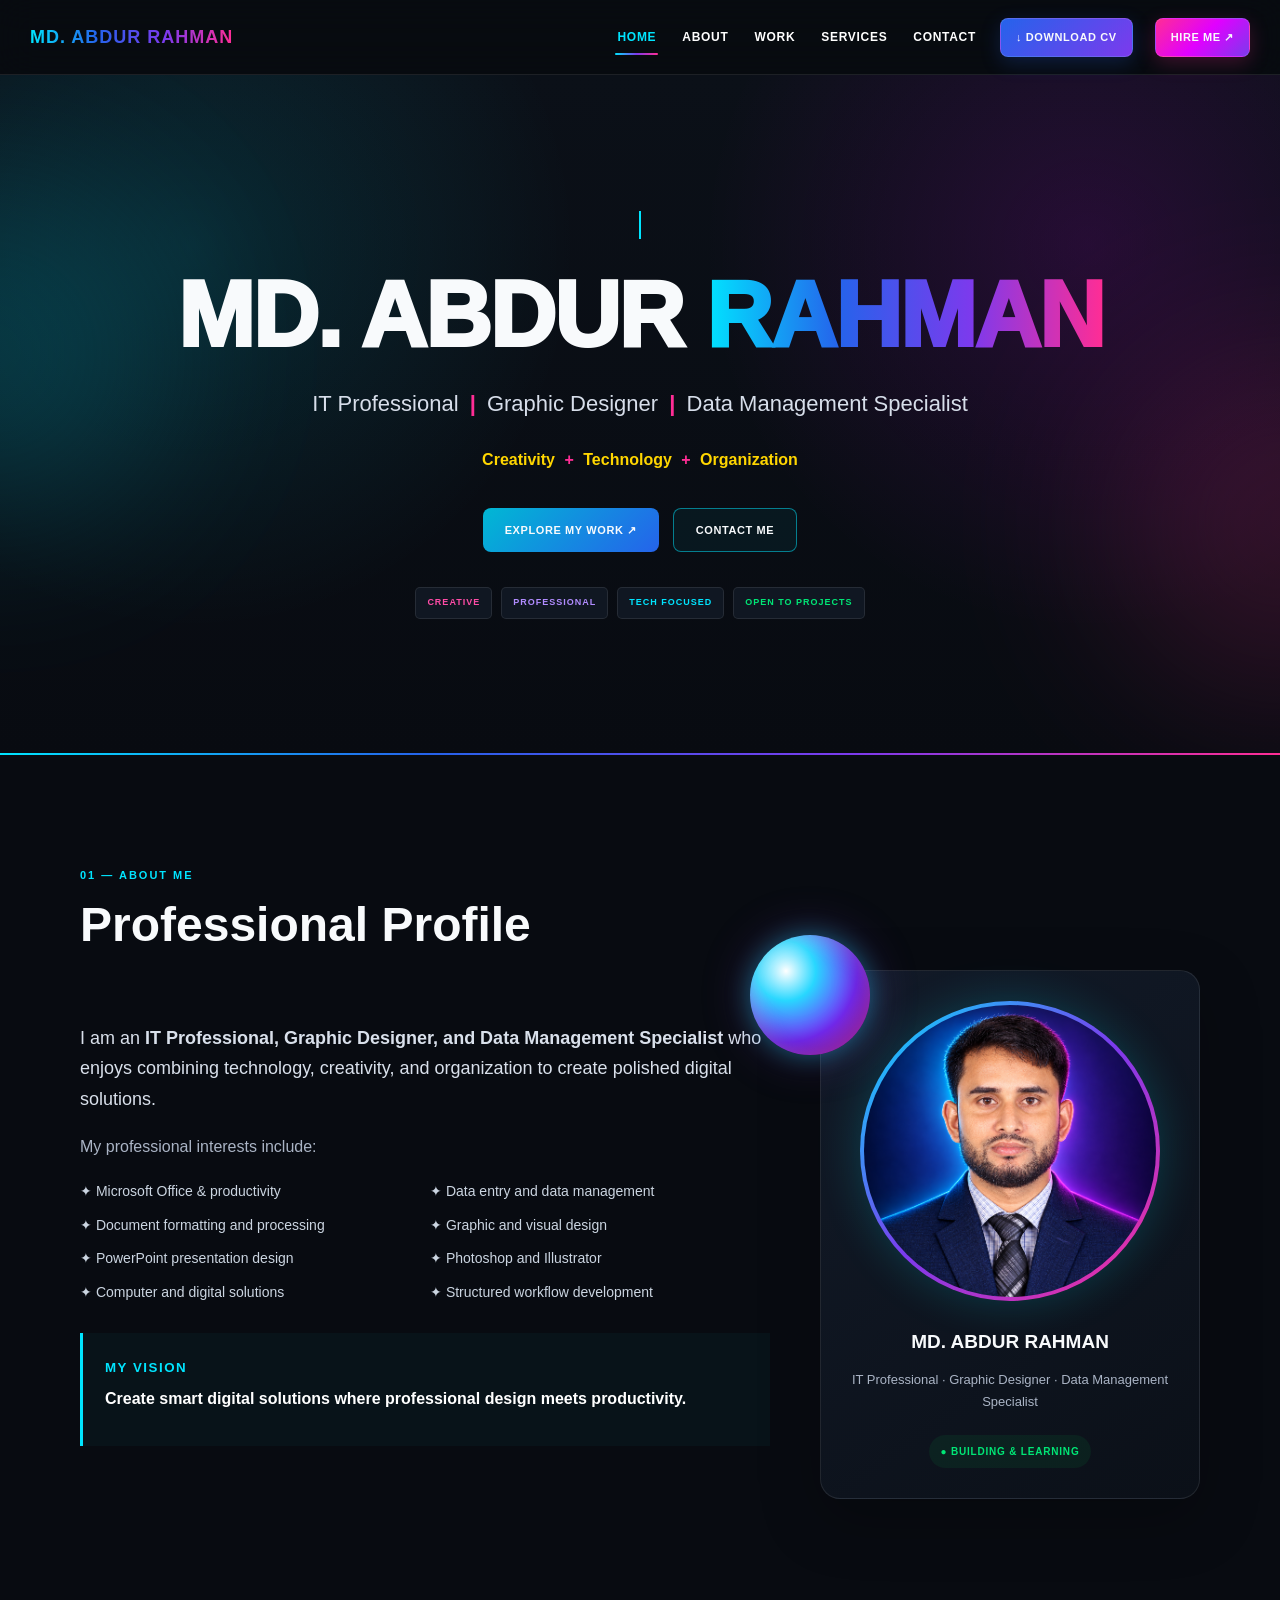
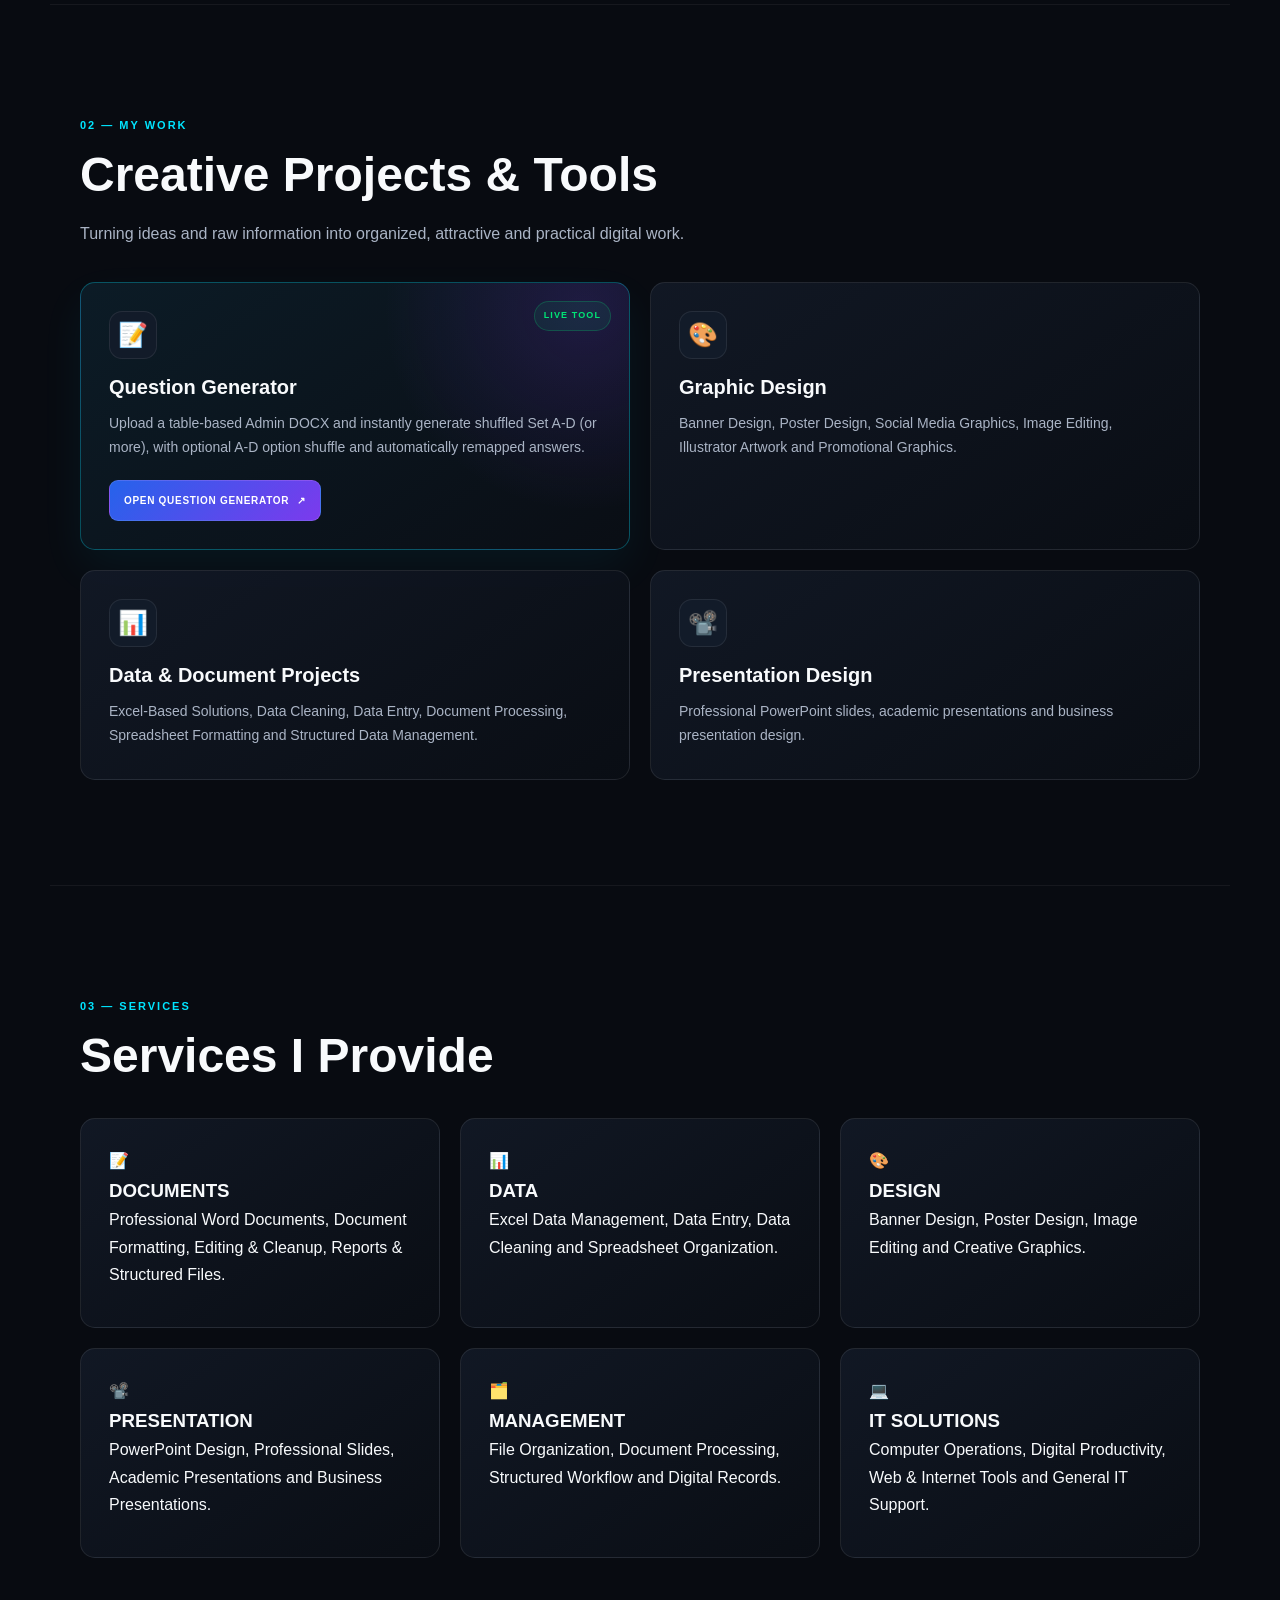
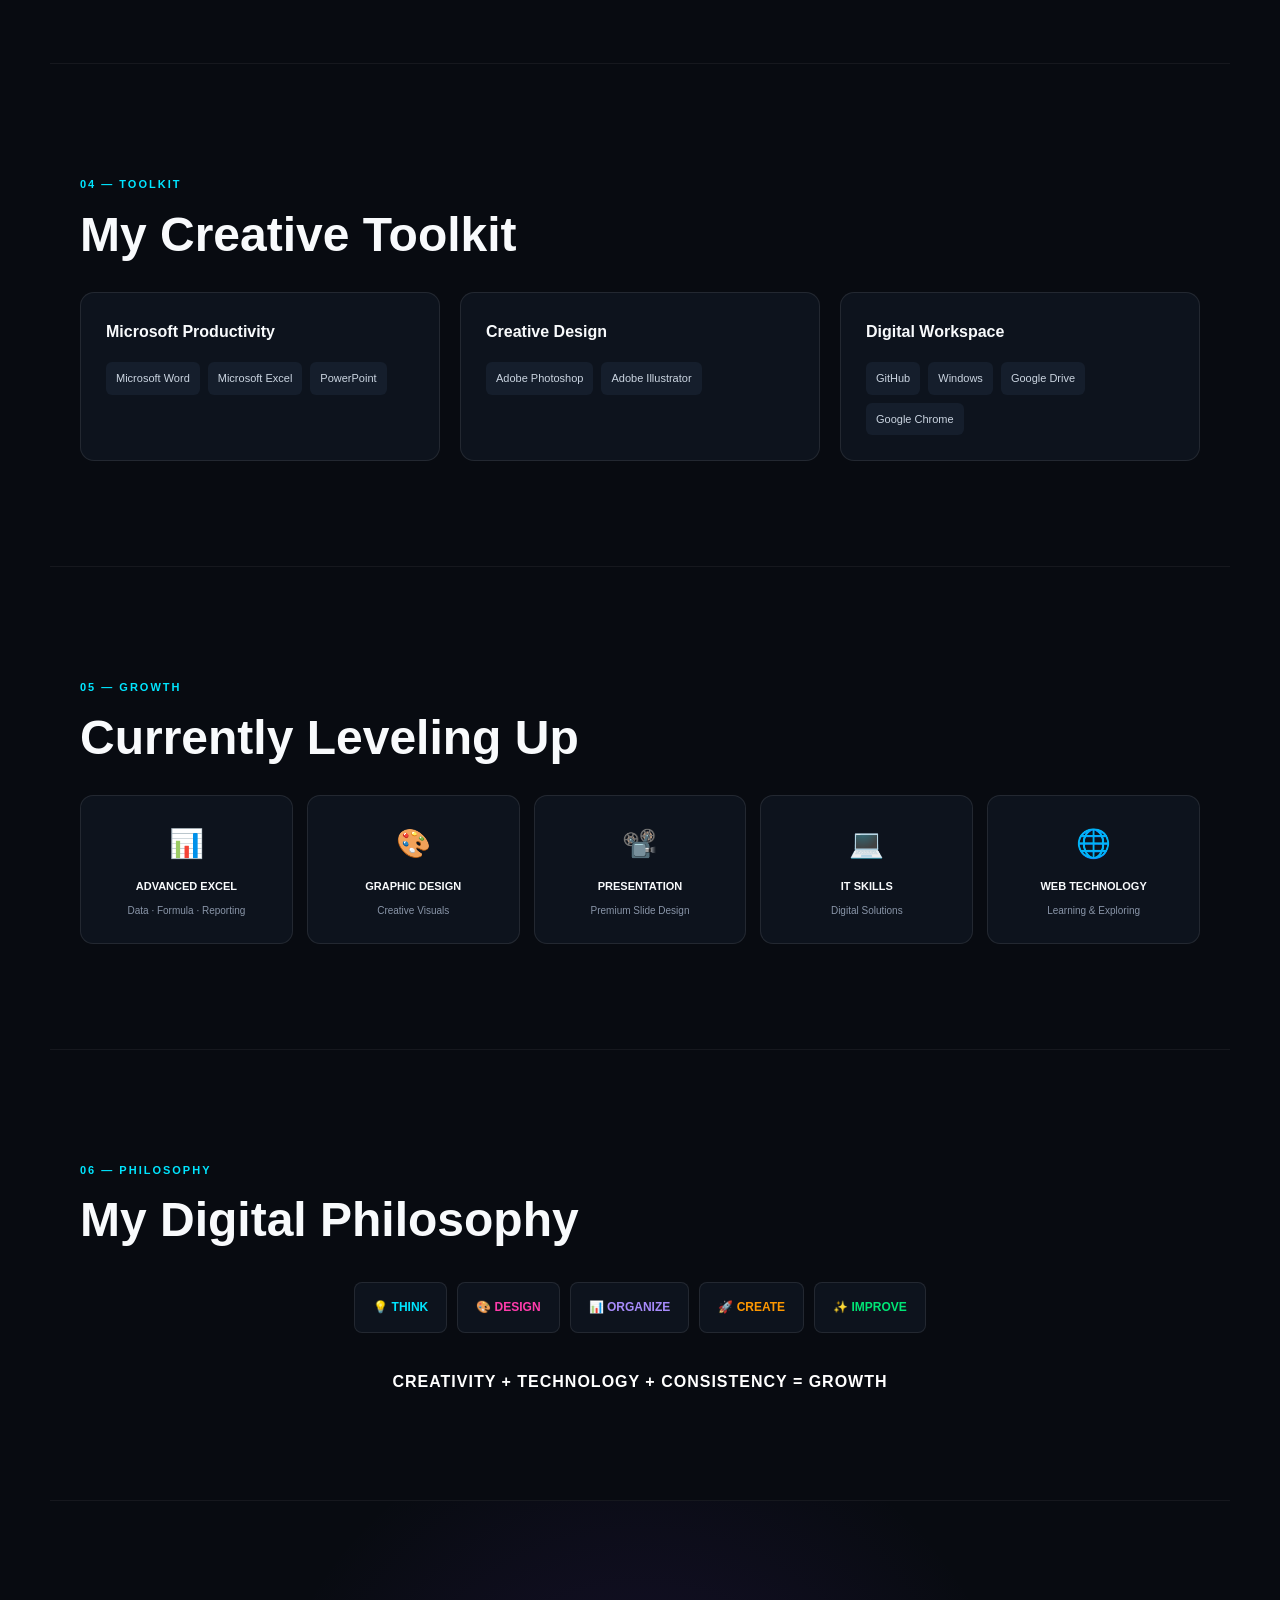
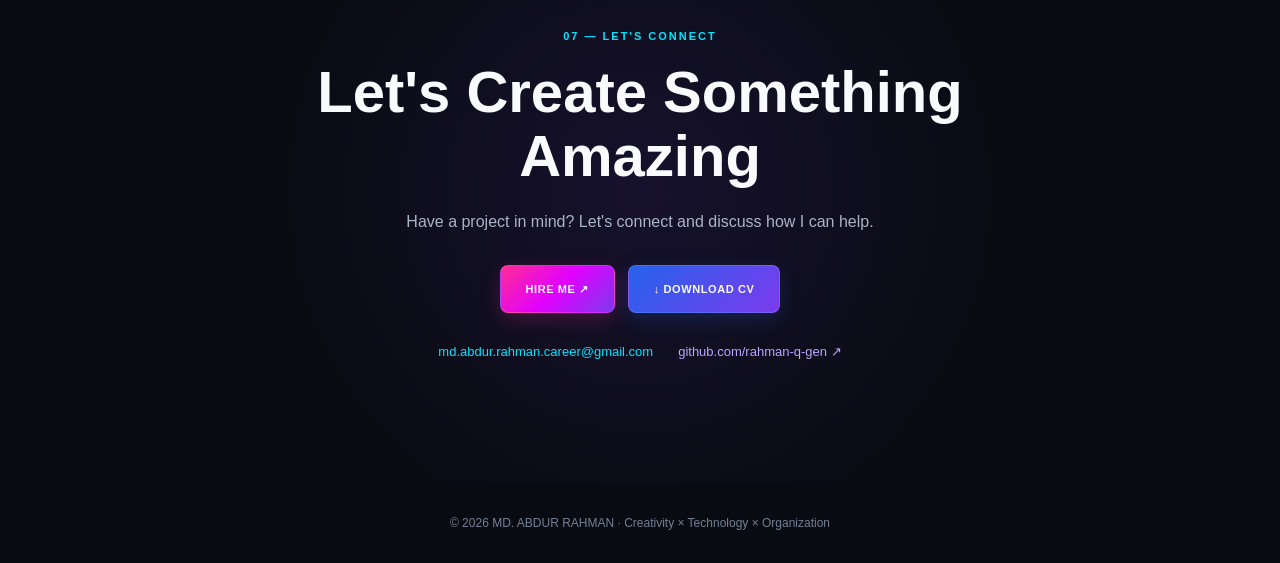
==== commit 7f412dc7: "Update index.html" ====
--- a/index.html
+++ b/index.html
@@ -201,7 +201,7 @@
 
       <div class="contact-info">
         <a href="mailto:md.abdur.rahman.career@gmail.com">md.abdur.rahman.career@gmail.com</a>
-        <a href="https://github.com/rahman-q-gen" target="_blank" rel="noopener">github.com/rahman-q-gen ↗</a>
+        <a href="https://abdurrahmanit.com" target="_blank" rel="noopener">github.com/rahman-q-gen ↗</a>
       </div>
     </div>
   </section>
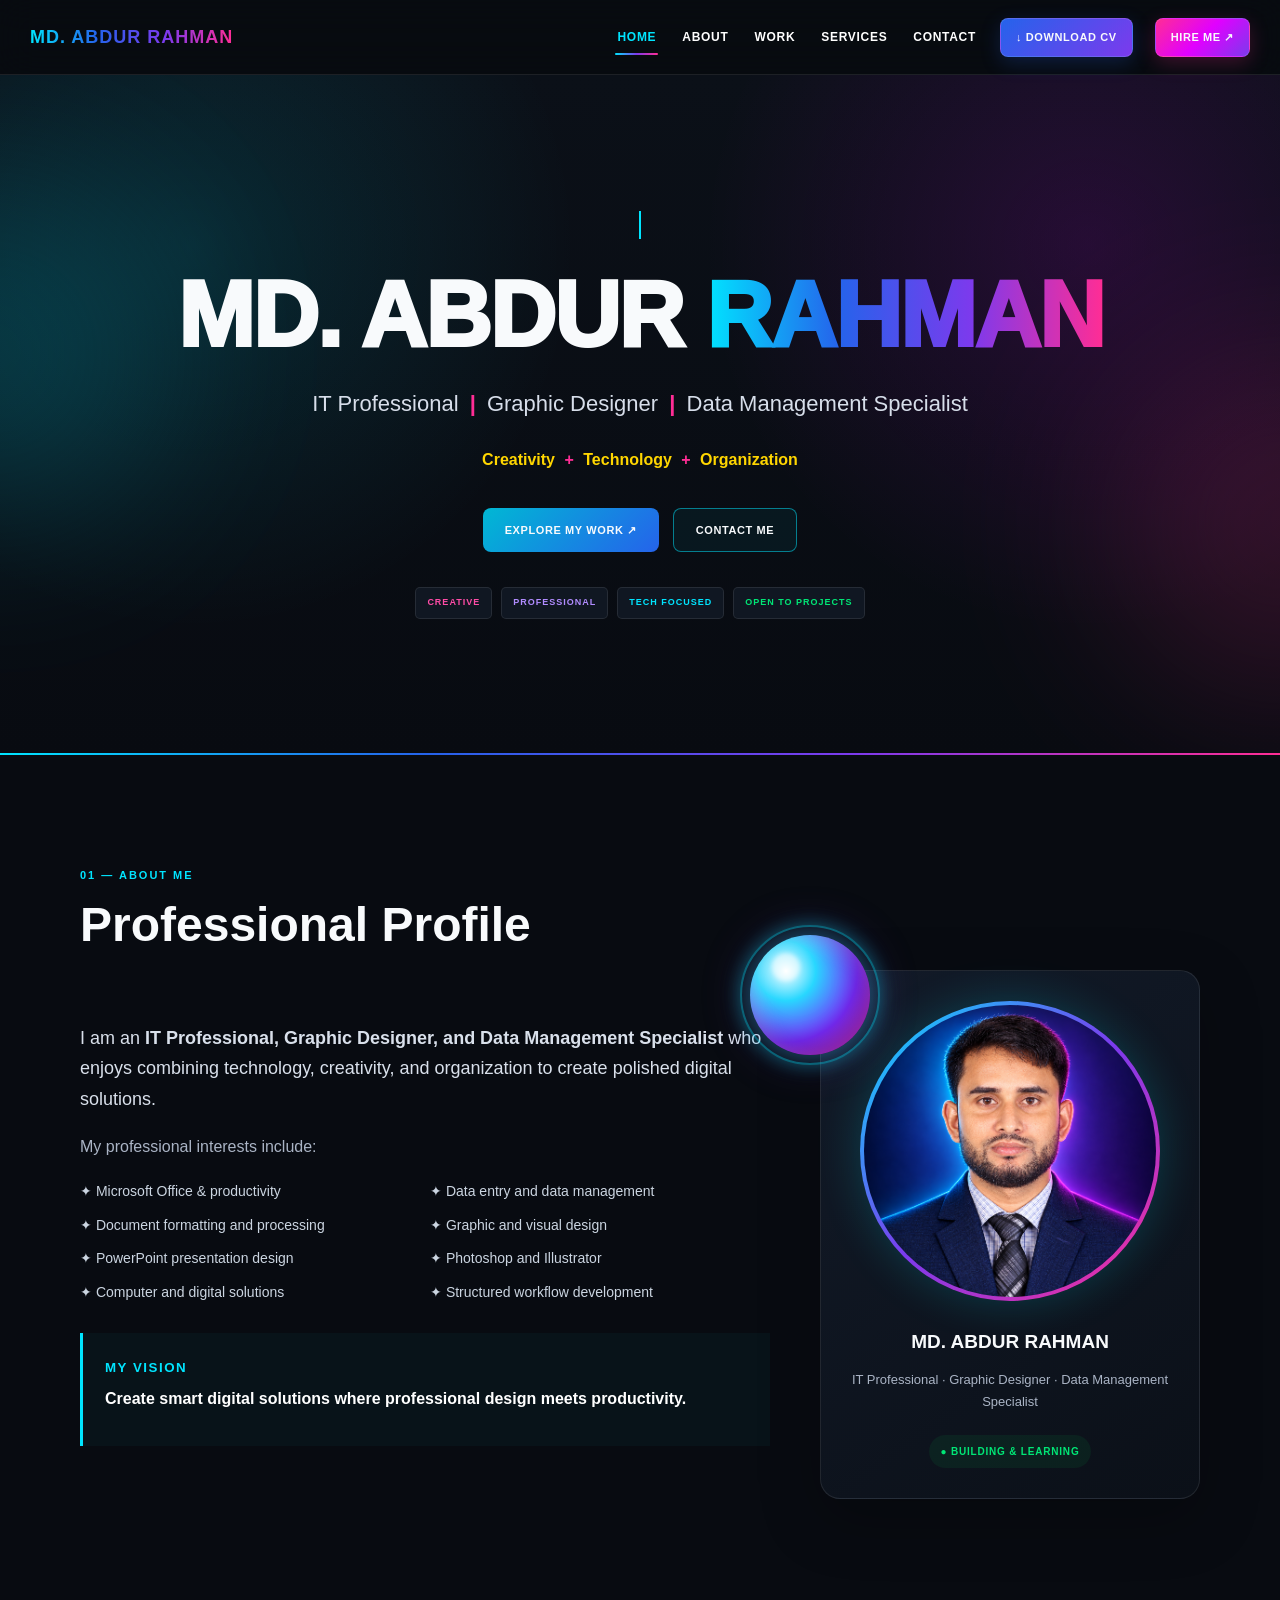
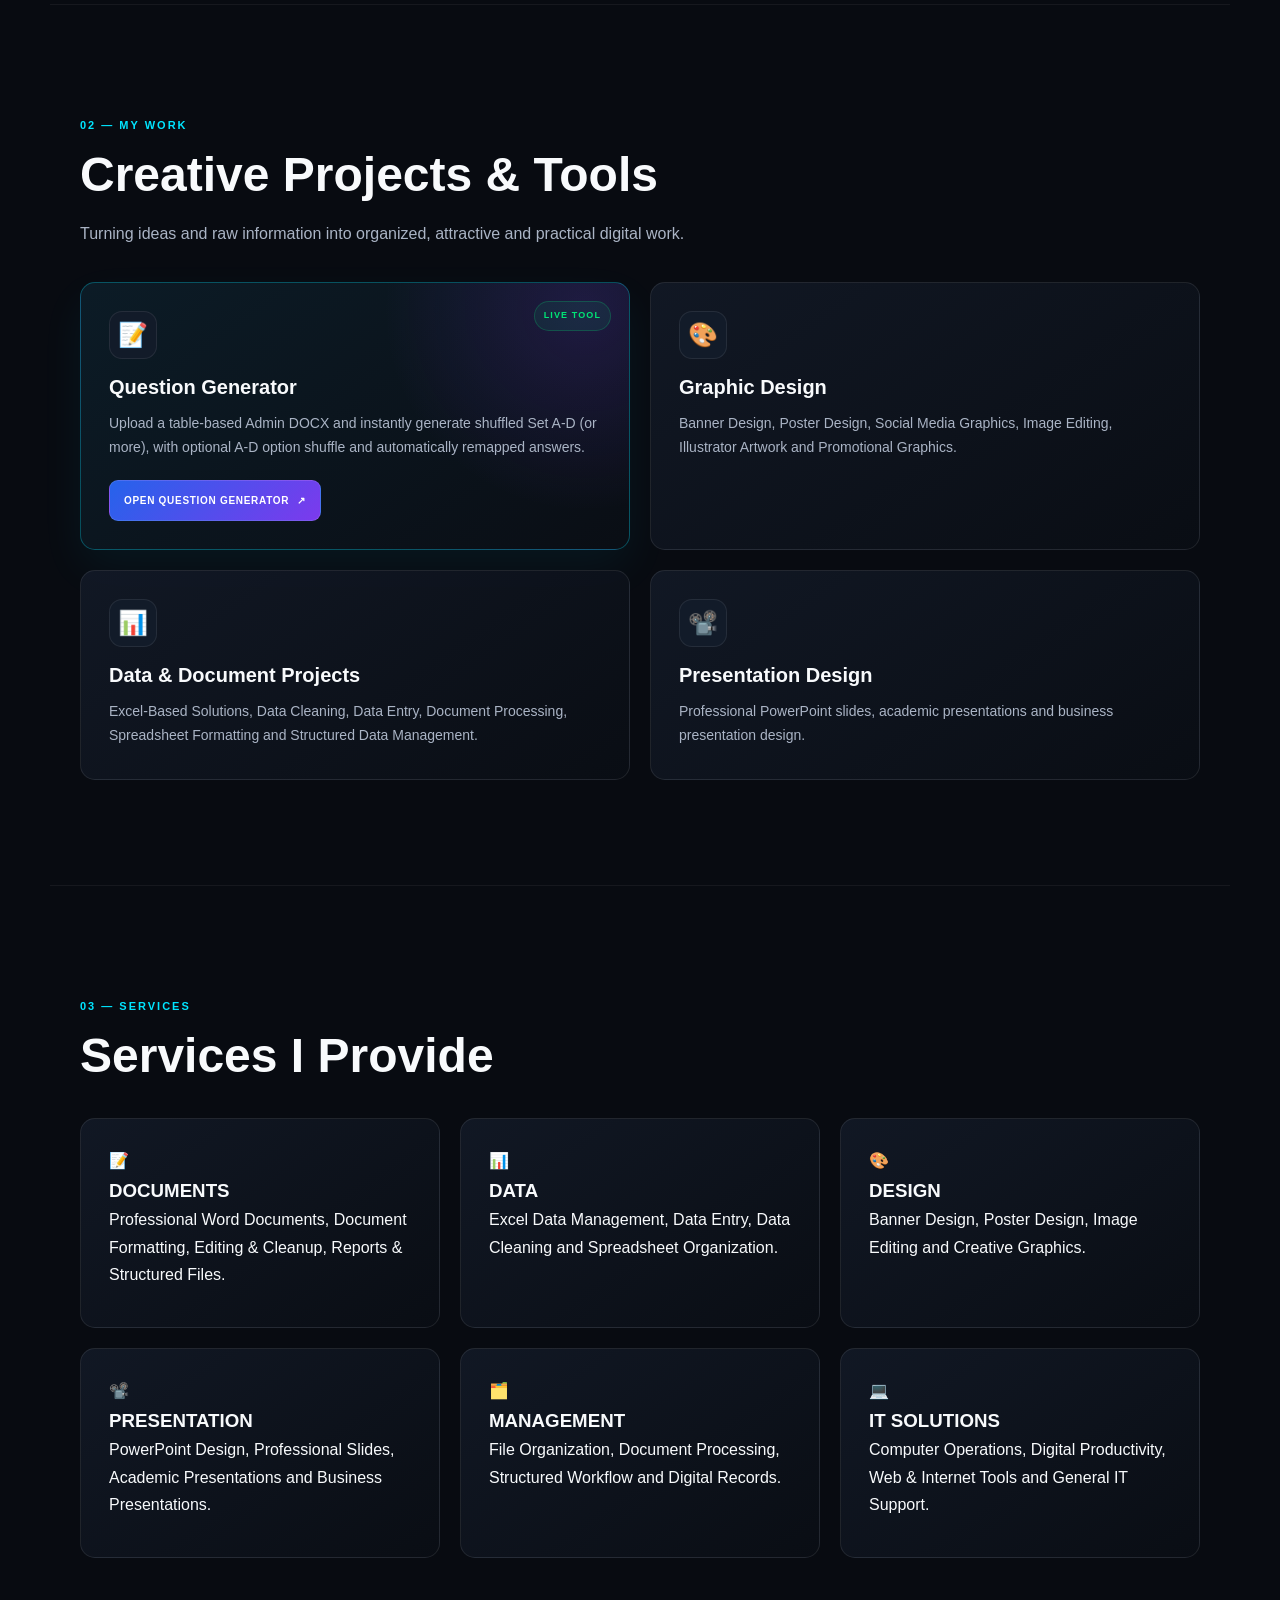
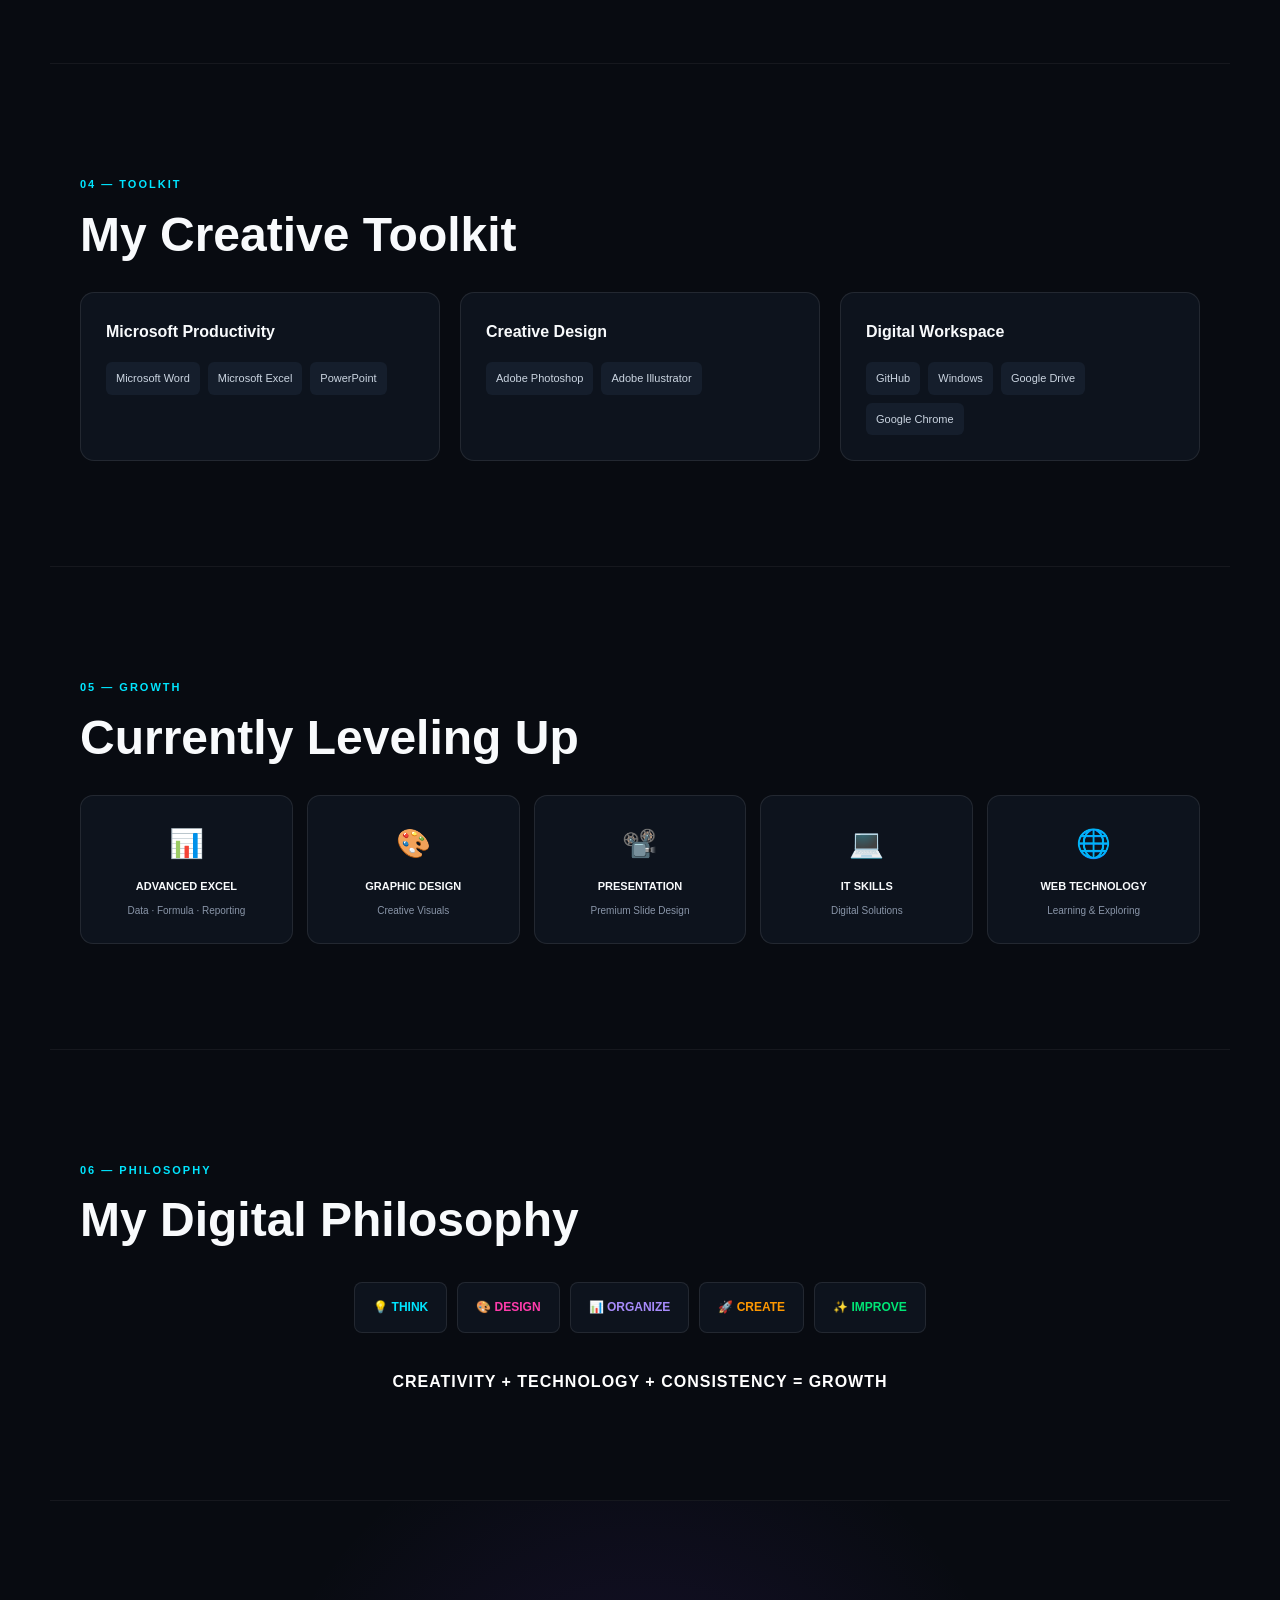
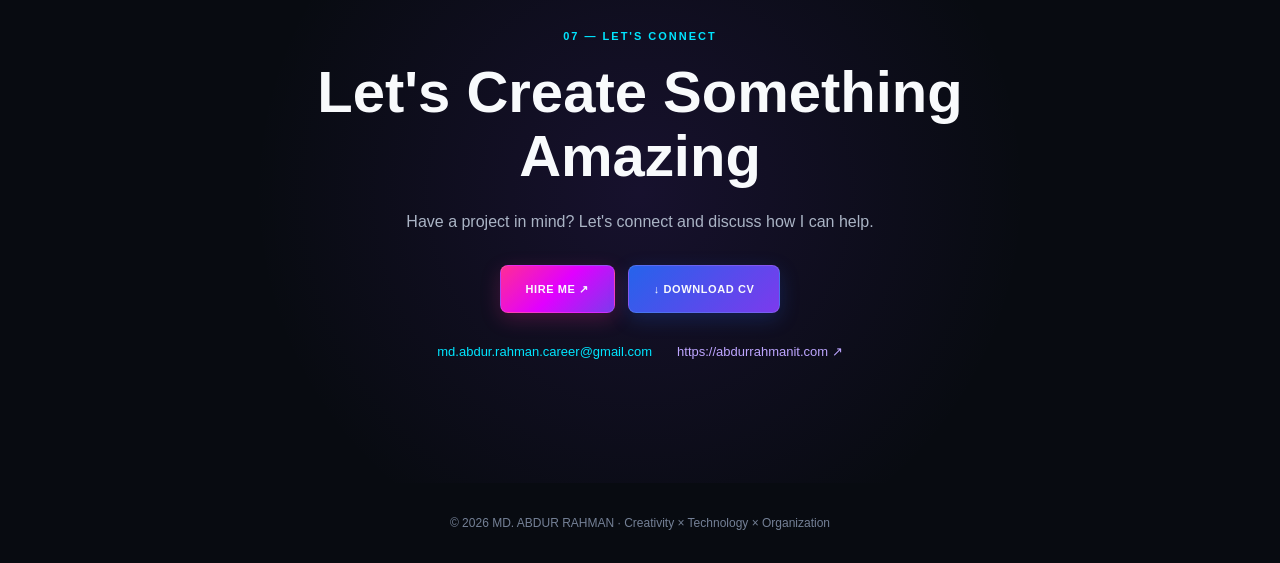
==== commit 857e677c: "Update index.html" ====
--- a/index.html
+++ b/index.html
@@ -201,7 +201,7 @@
 
       <div class="contact-info">
         <a href="mailto:md.abdur.rahman.career@gmail.com">md.abdur.rahman.career@gmail.com</a>
-        <a href="https://abdurrahmanit.com" target="_blank" rel="noopener">github.com/rahman-q-gen ↗</a>
+        <a href="https://abdurrahmanit.com" target="_blank" rel="noopener">https://abdurrahmanit.com ↗</a>
       </div>
     </div>
   </section>
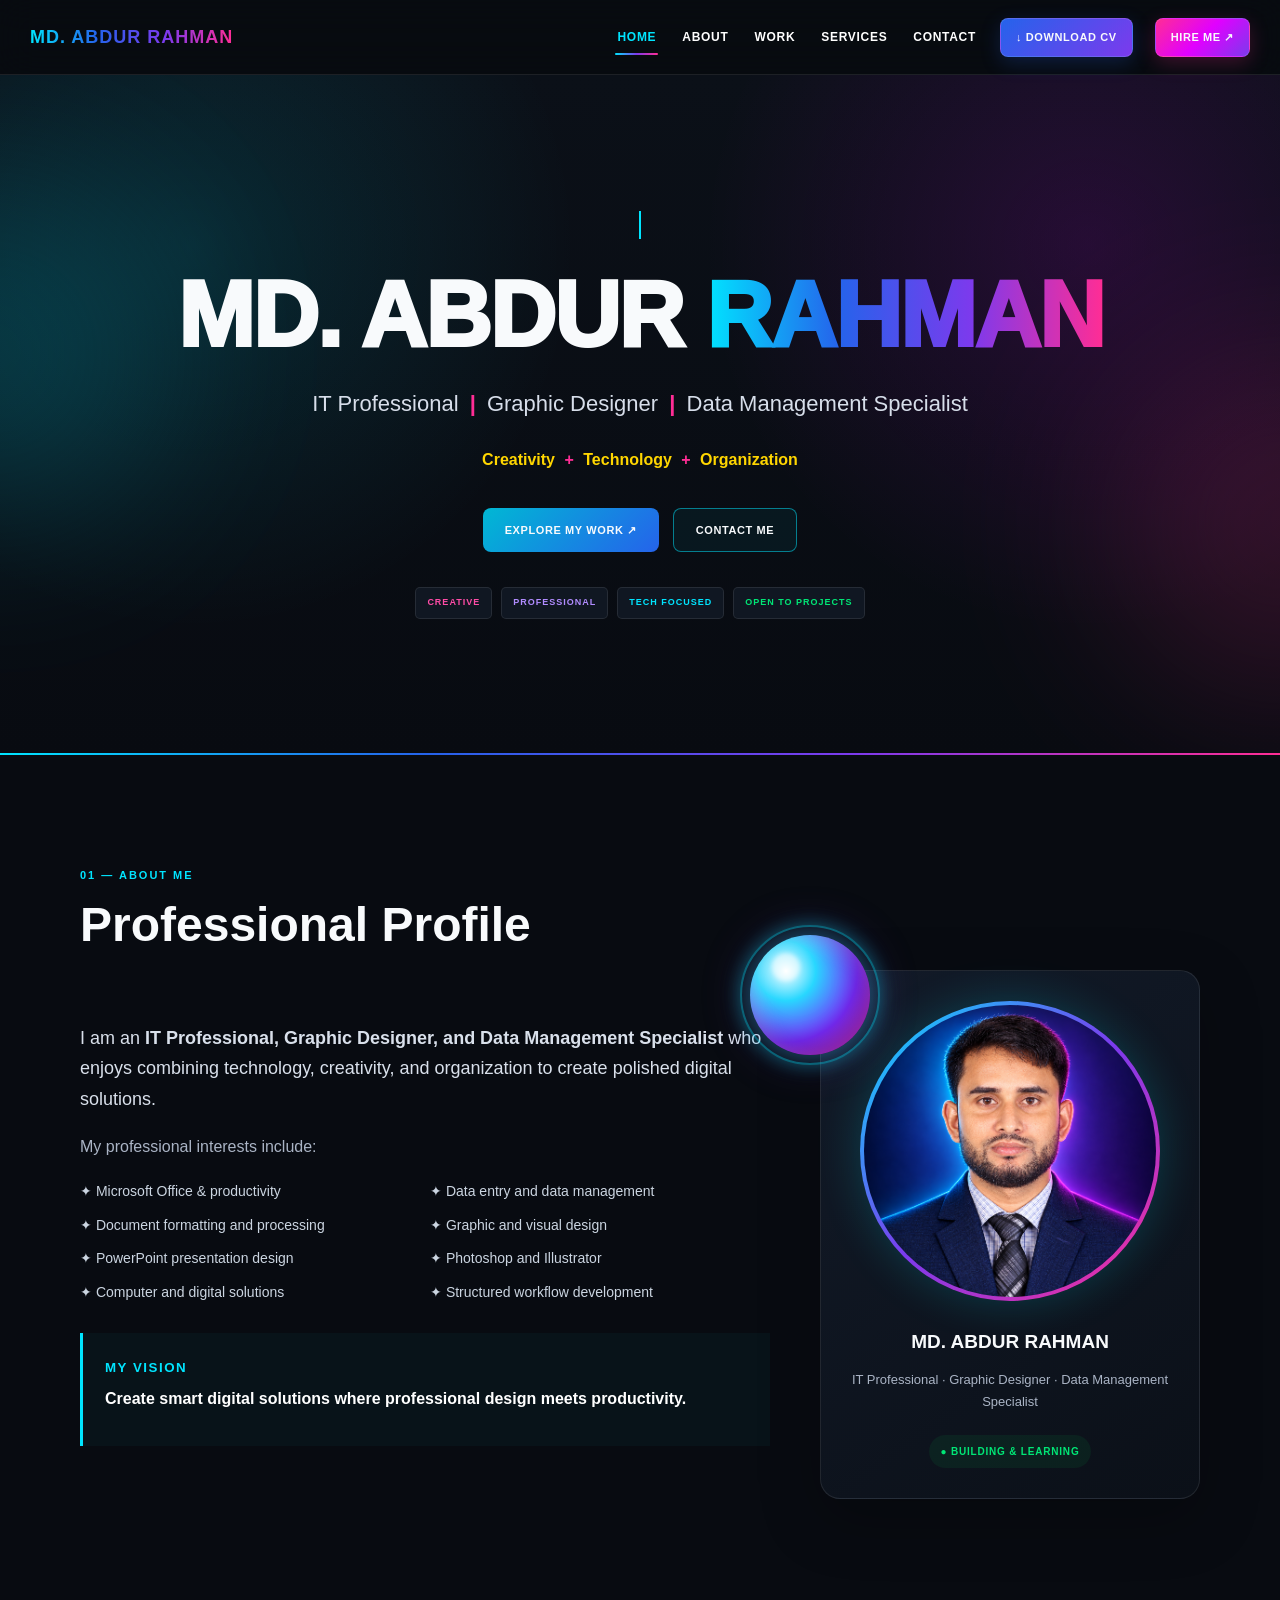
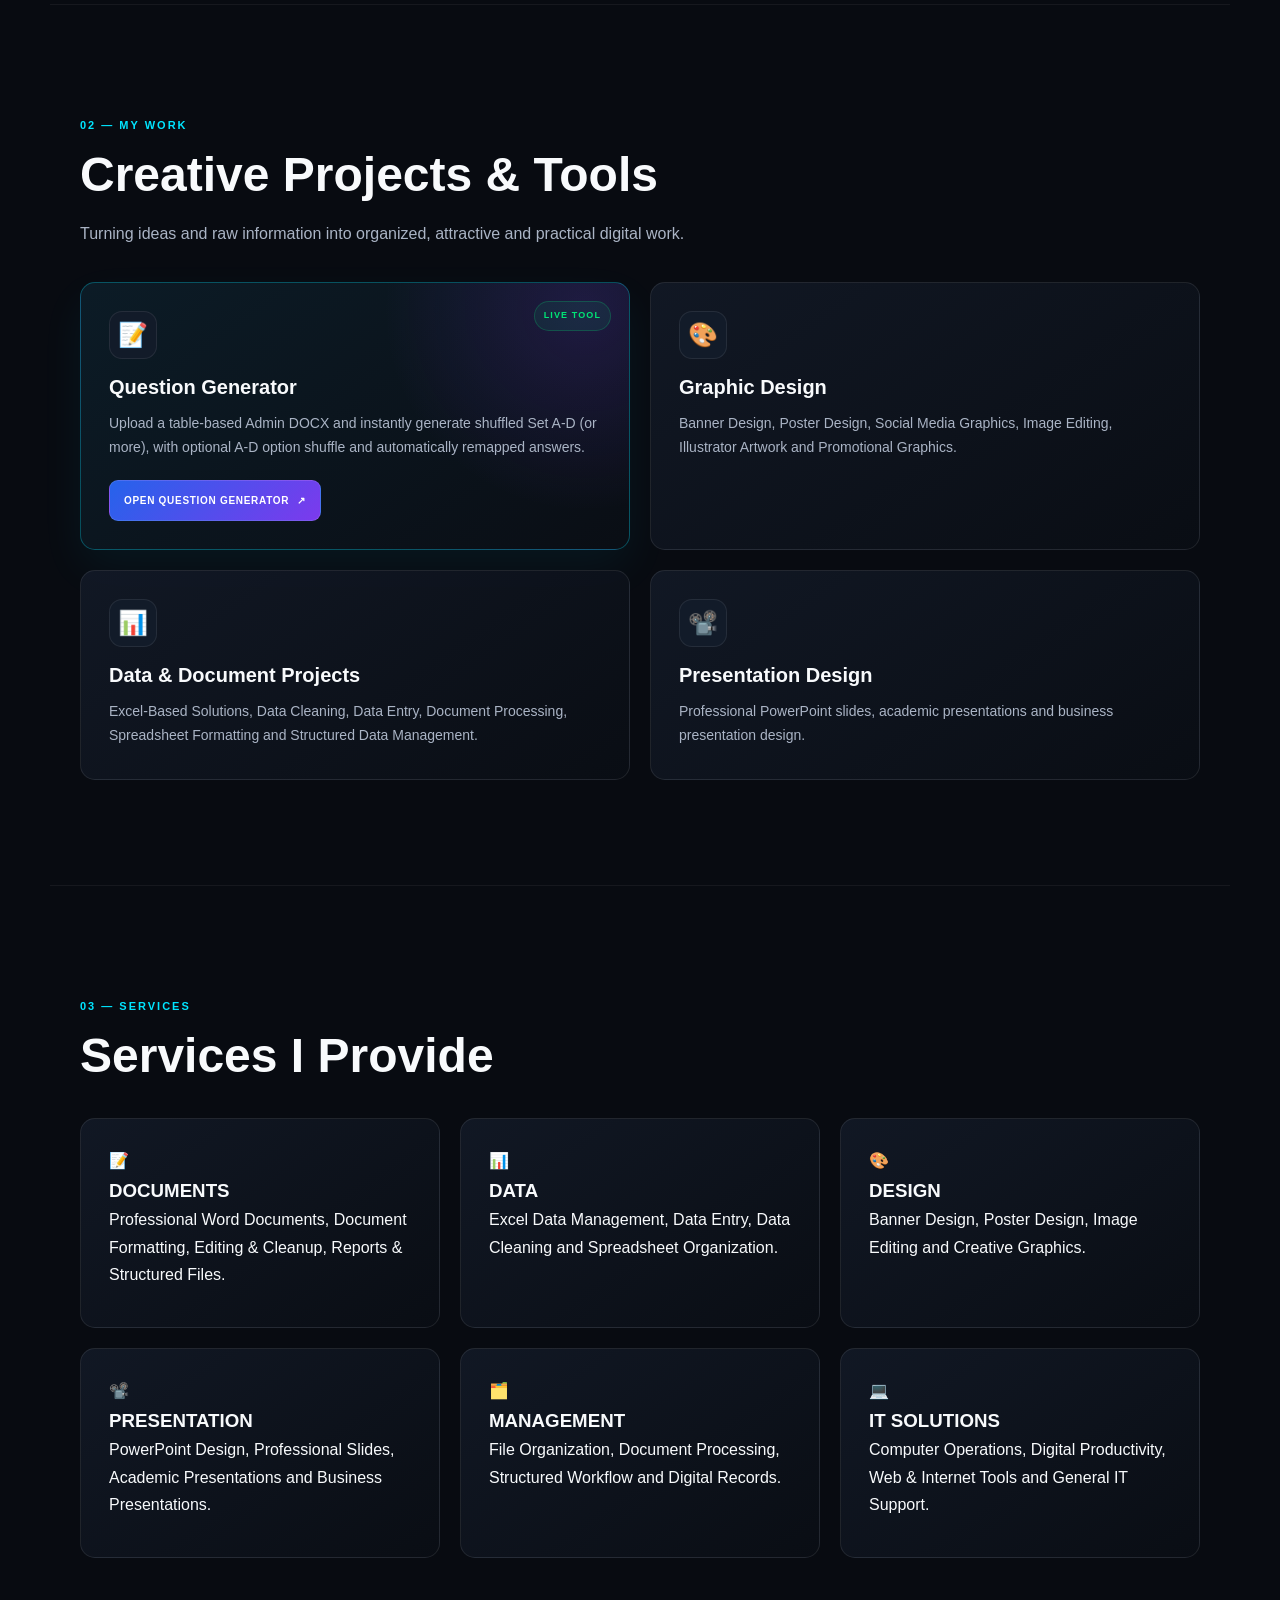
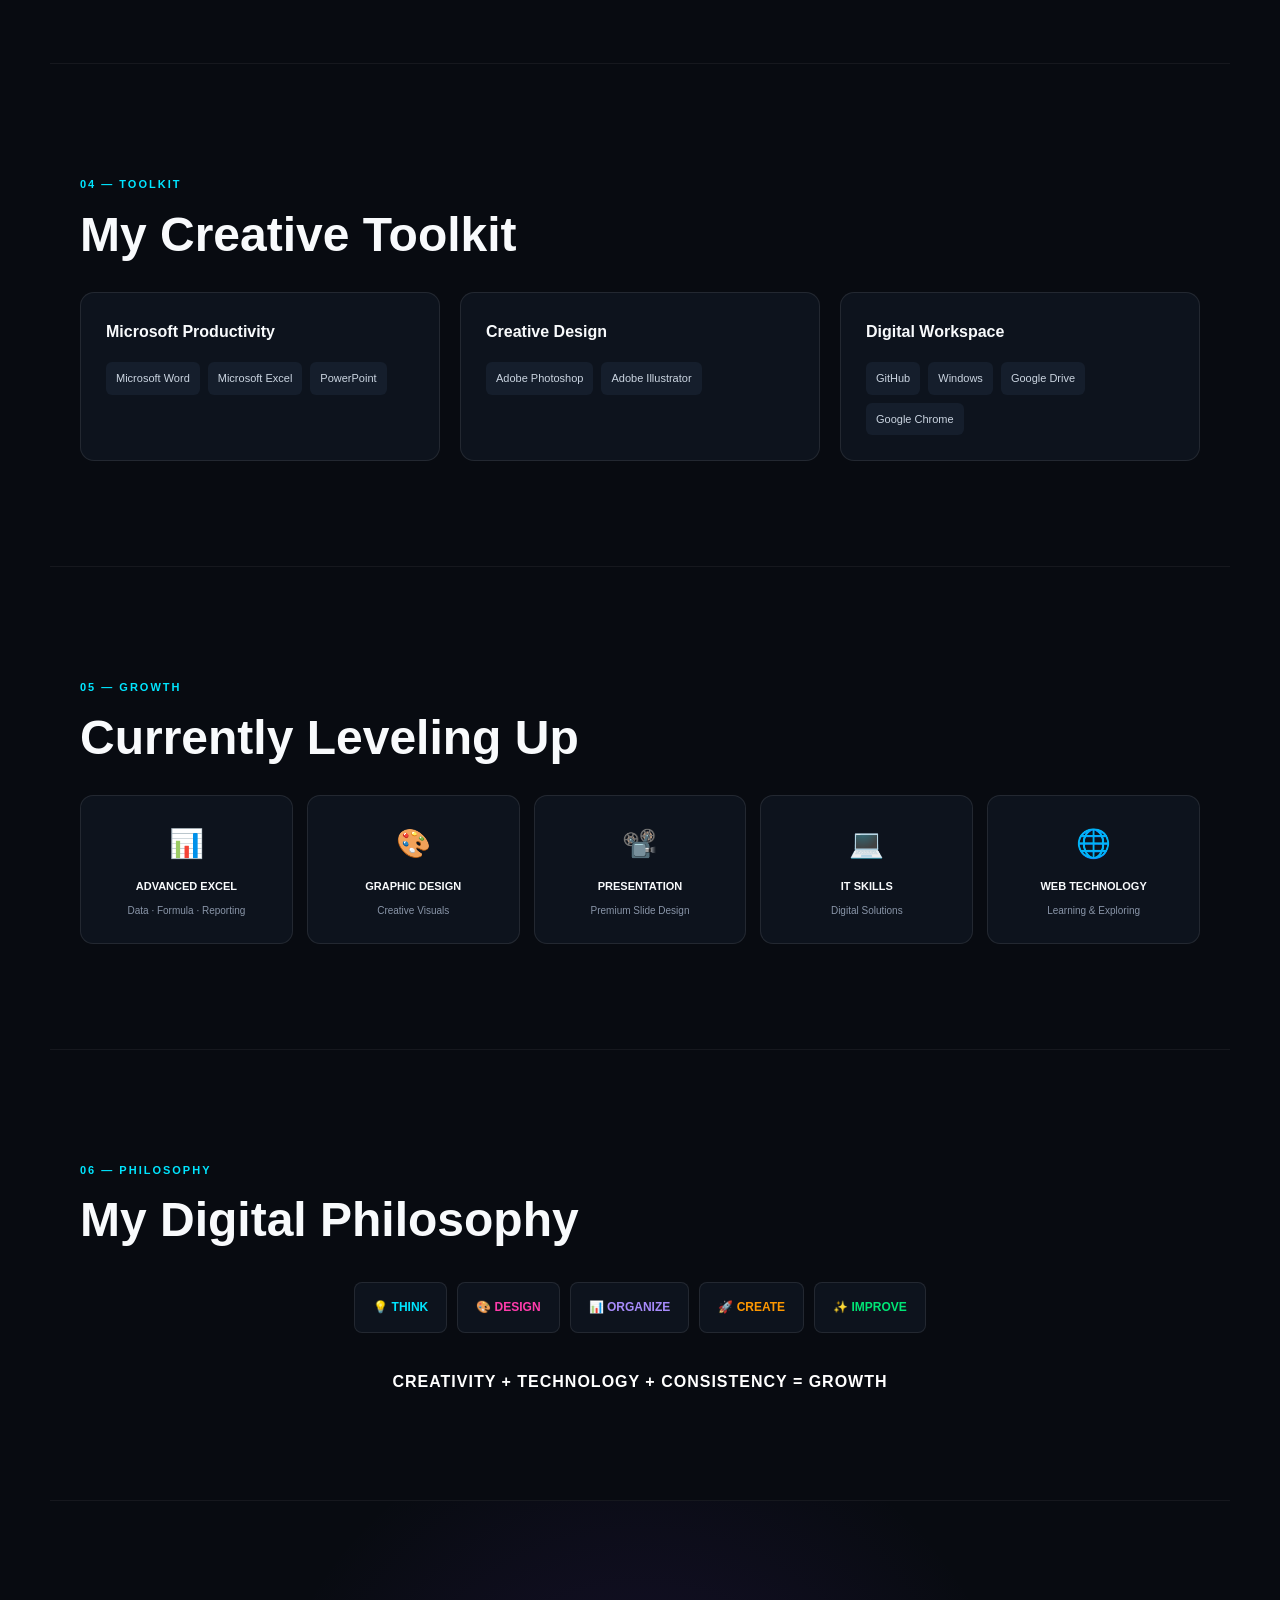
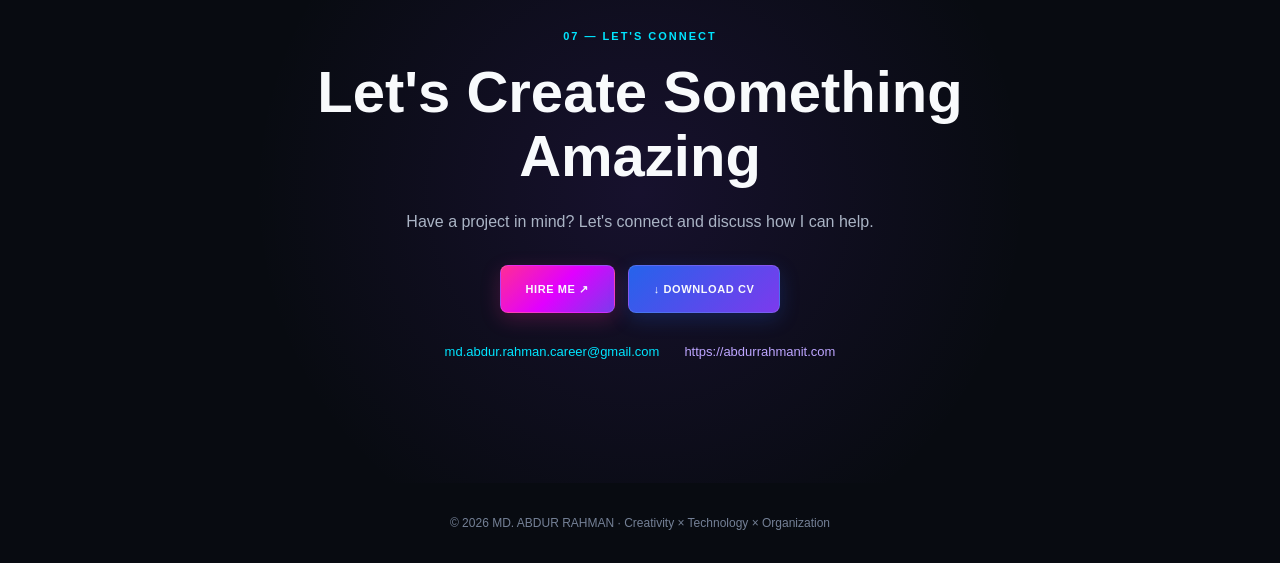
==== commit feaa5f41: "Update index.html" ====
--- a/index.html
+++ b/index.html
@@ -201,7 +201,7 @@
 
       <div class="contact-info">
         <a href="mailto:md.abdur.rahman.career@gmail.com">md.abdur.rahman.career@gmail.com</a>
-        <a href="https://abdurrahmanit.com" target="_blank" rel="noopener">https://abdurrahmanit.com ↗</a>
+        <a href="https://abdurrahmanit.com" target="_blank" rel="noopener">https://abdurrahmanit.com</a>
       </div>
     </div>
   </section>
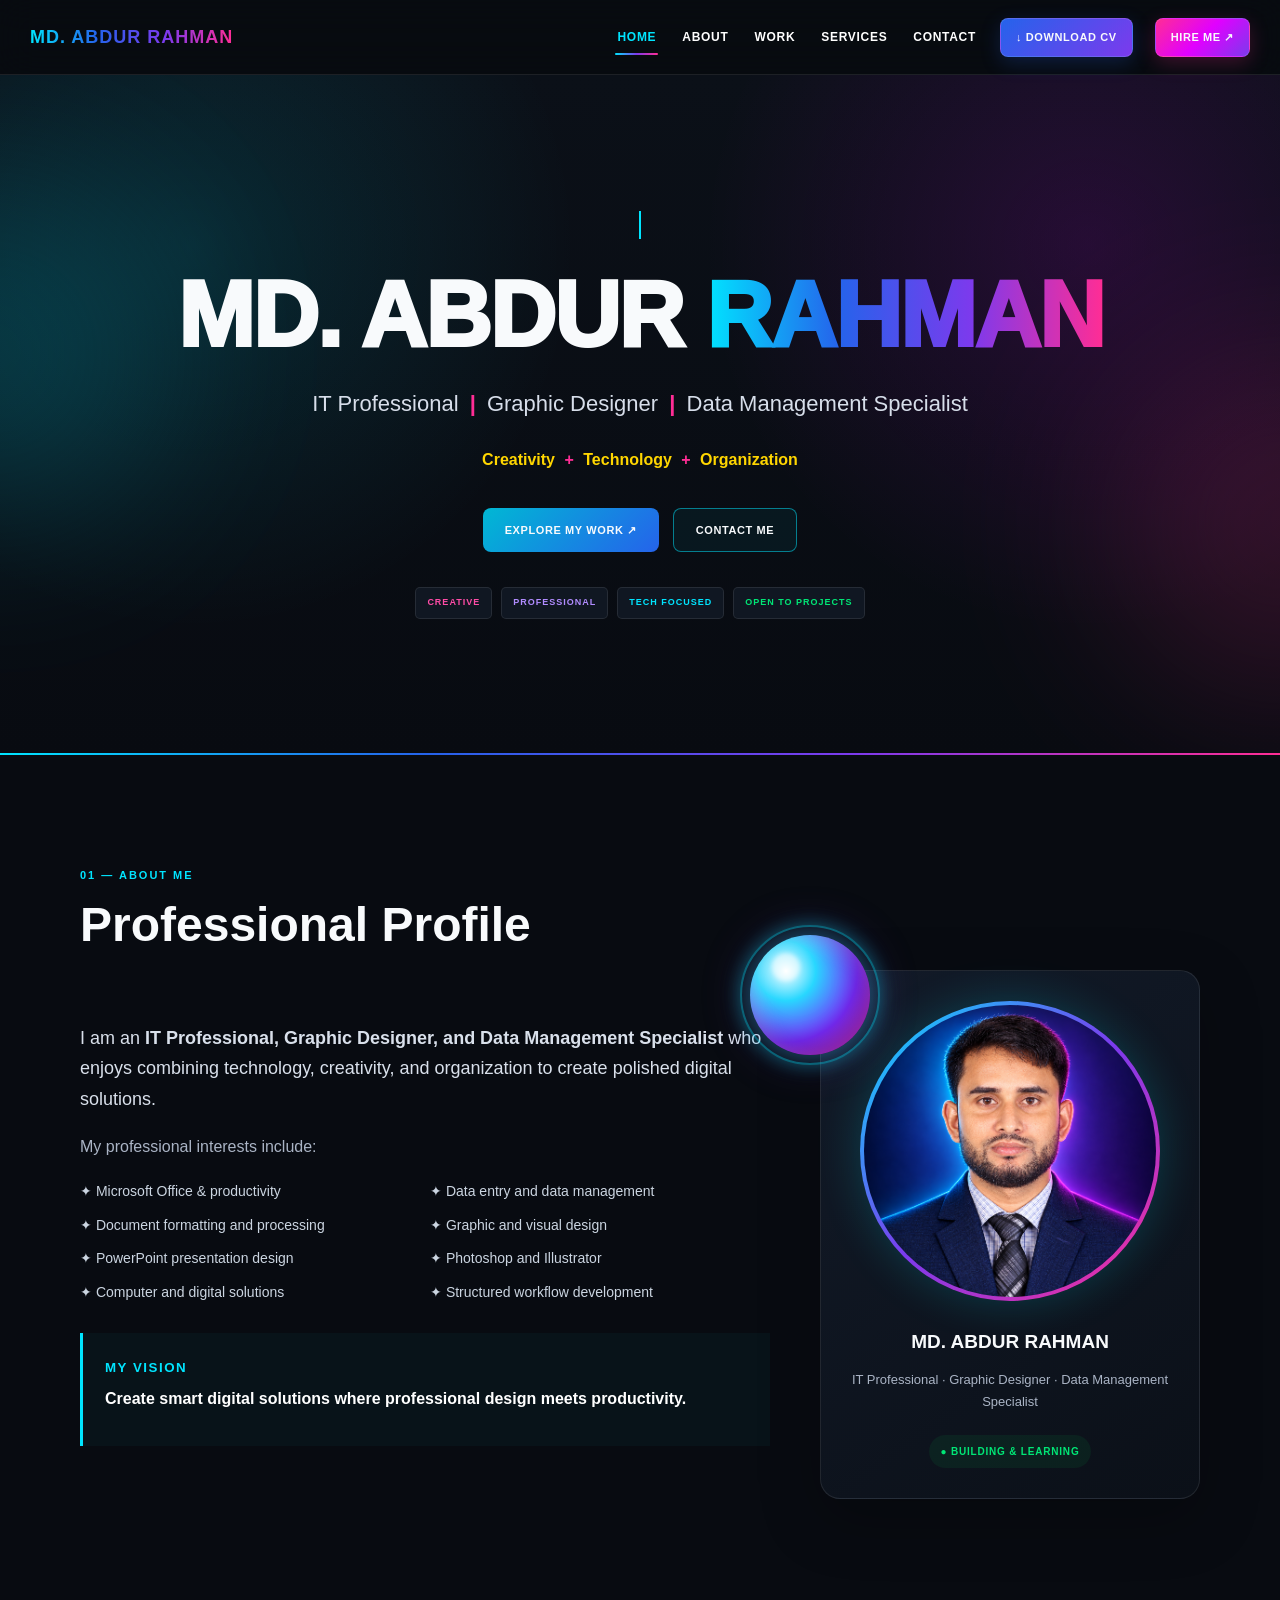
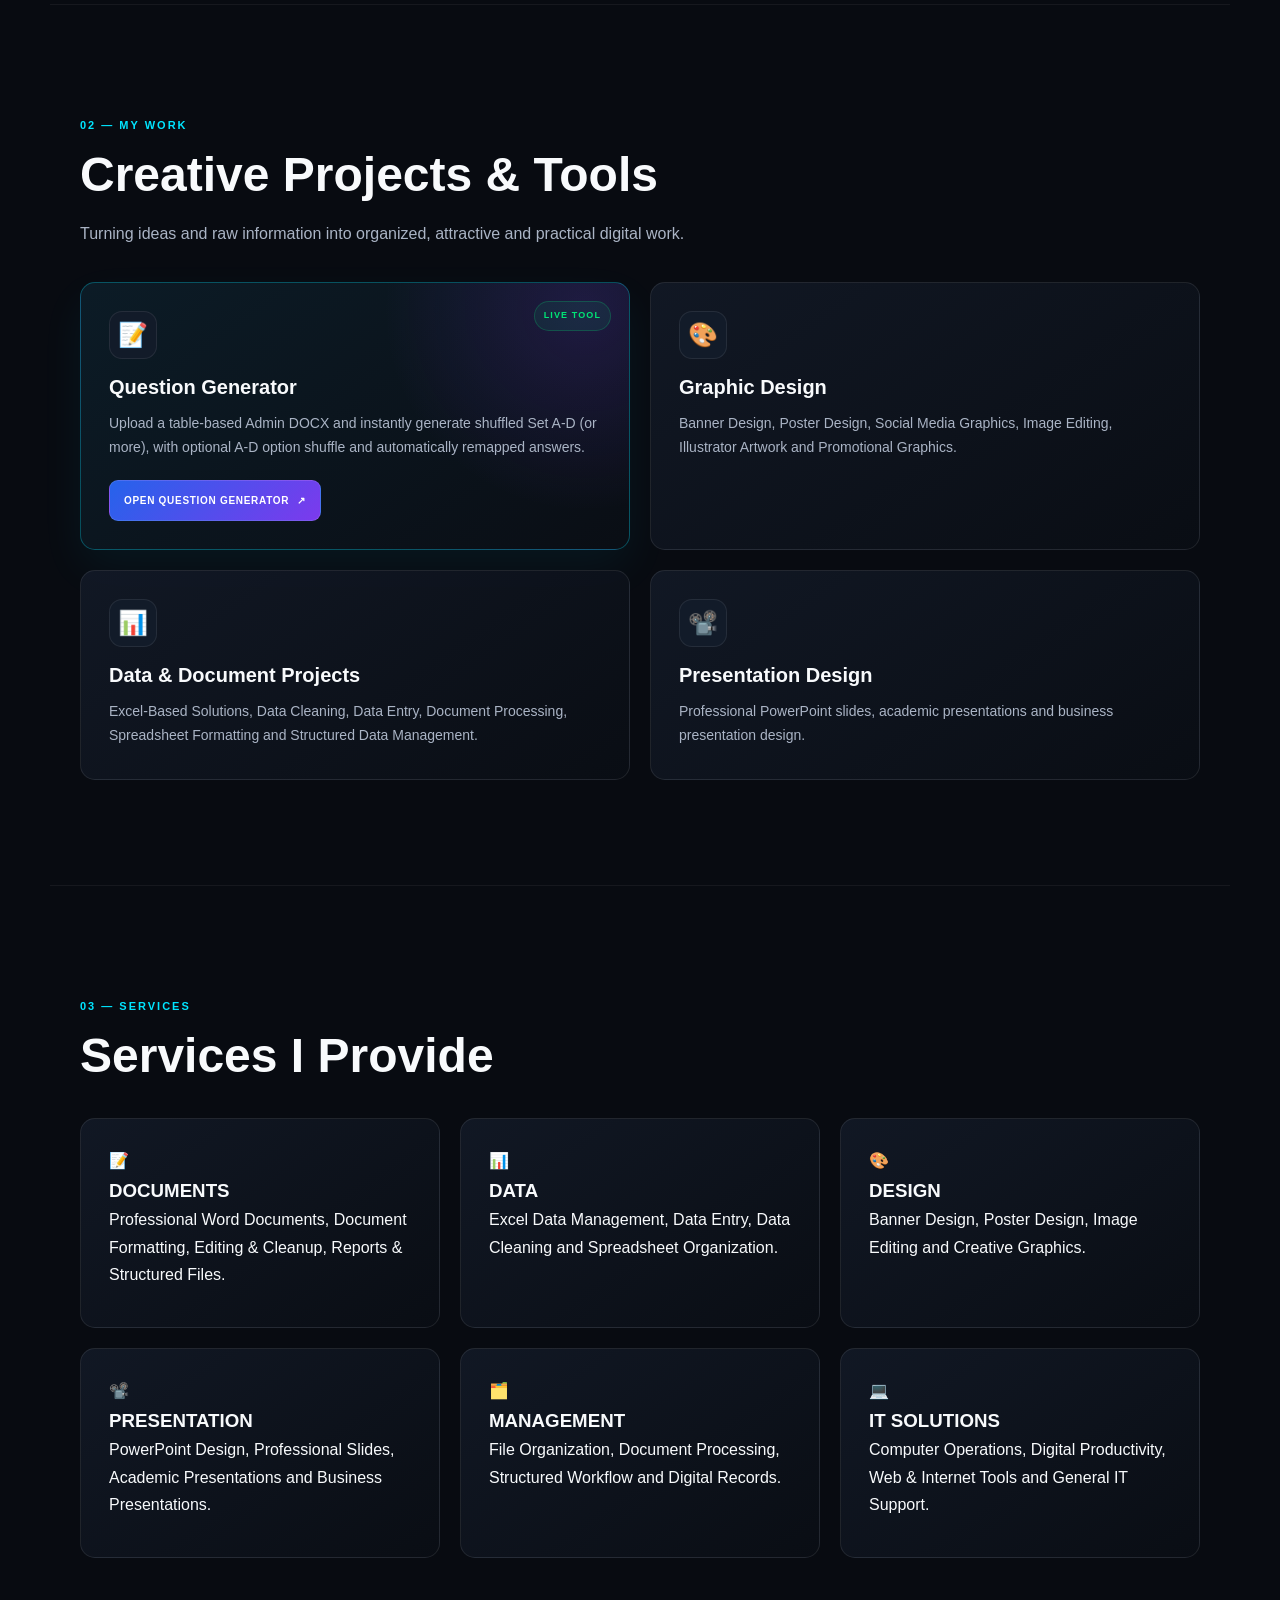
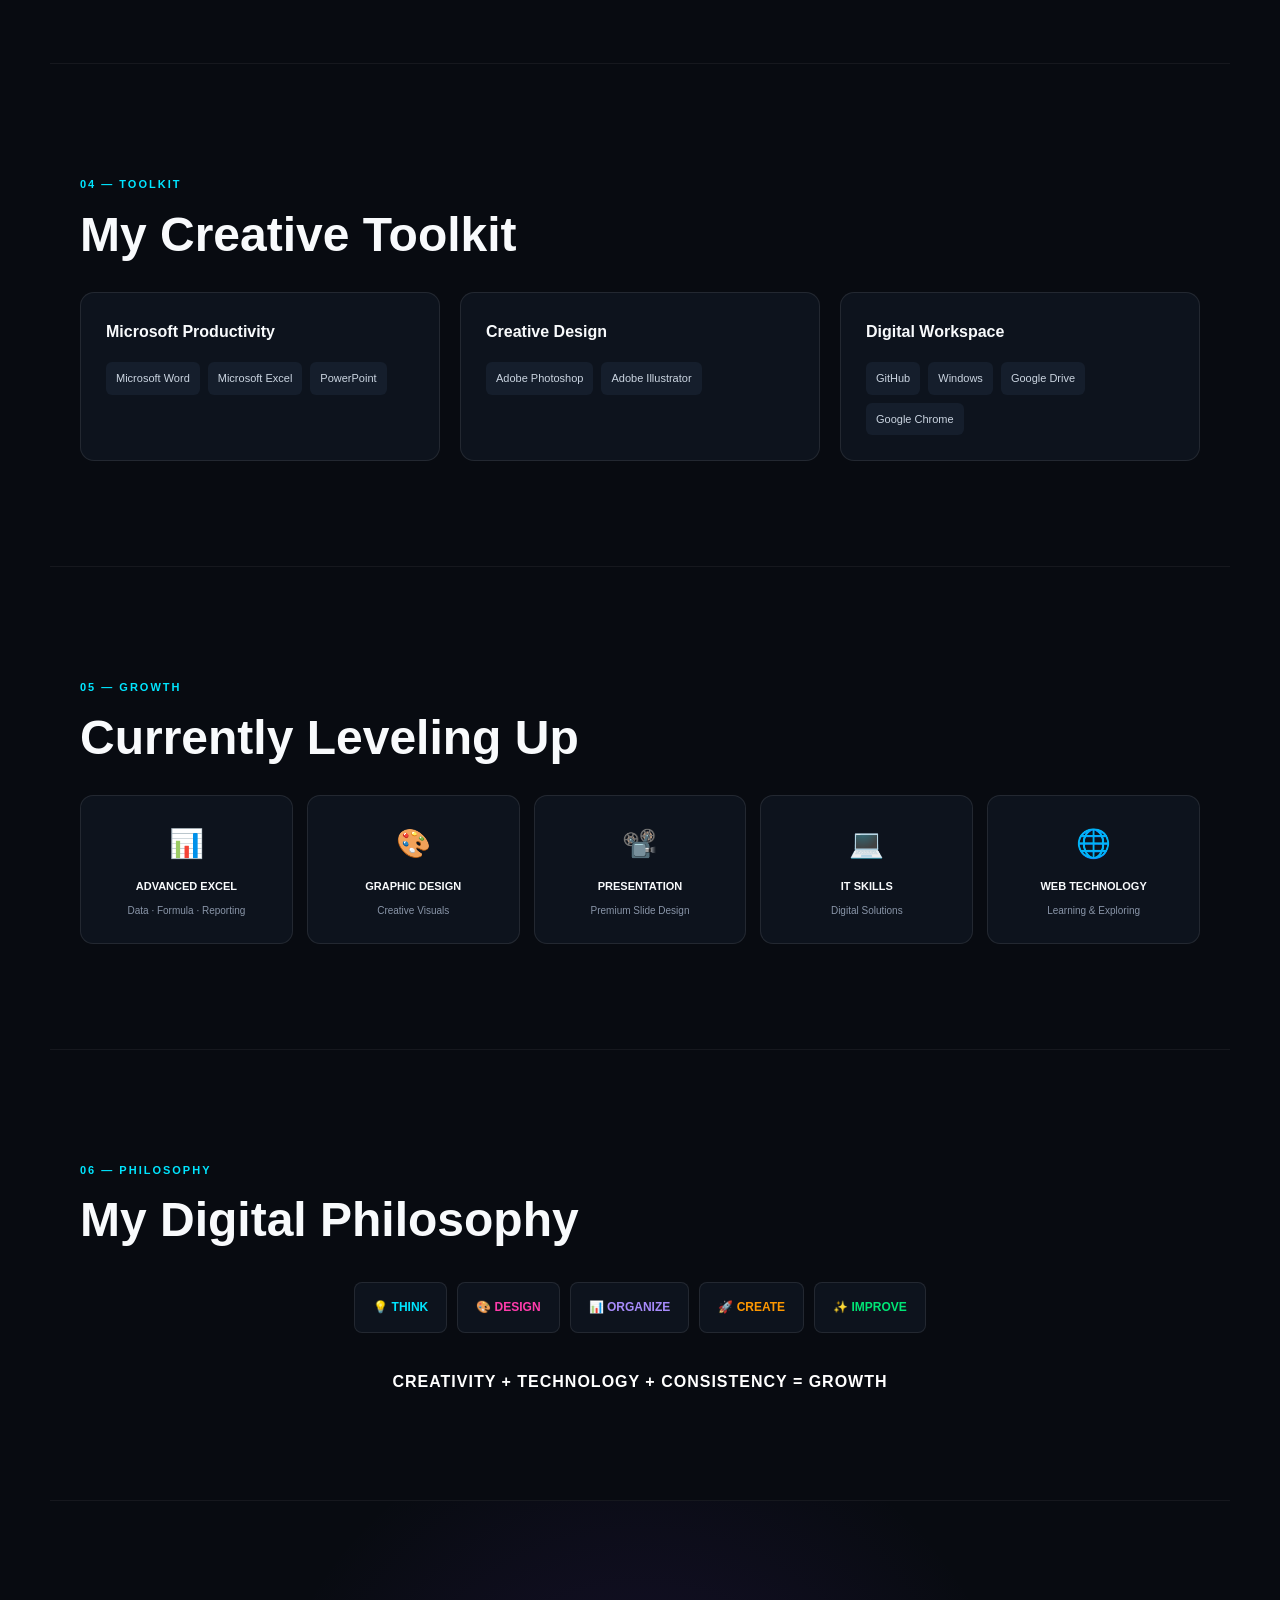
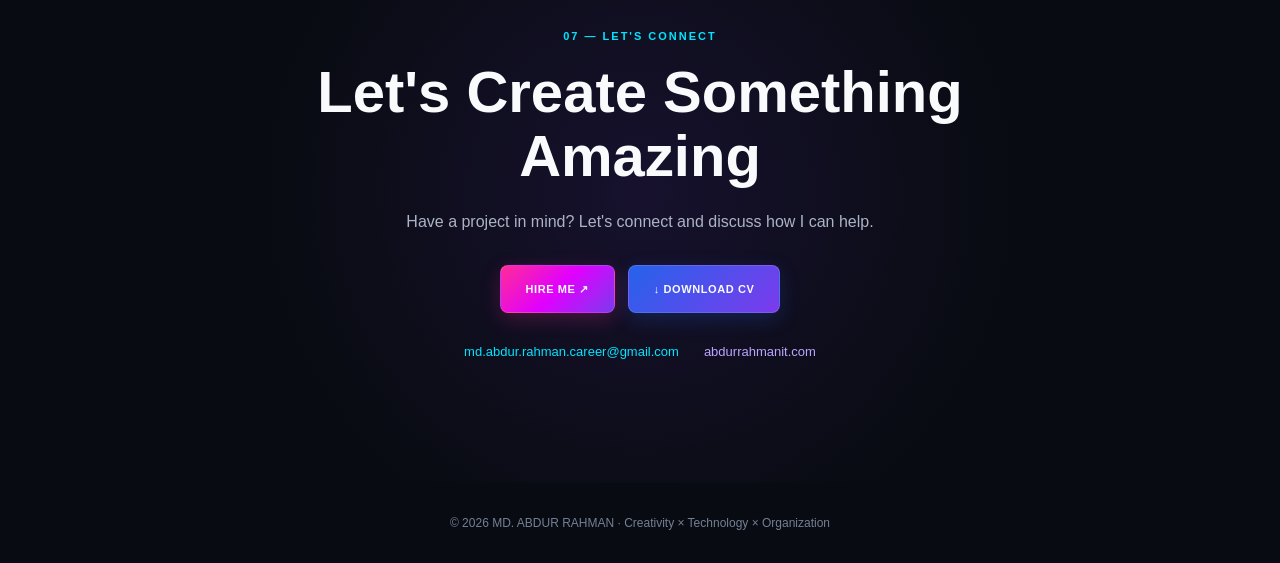
==== commit d4e589cd: "Update index.html" ====
--- a/index.html
+++ b/index.html
@@ -201,7 +201,7 @@
 
       <div class="contact-info">
         <a href="mailto:md.abdur.rahman.career@gmail.com">md.abdur.rahman.career@gmail.com</a>
-        <a href="https://abdurrahmanit.com" target="_blank" rel="noopener">https://abdurrahmanit.com</a>
+        <a href="https://abdurrahmanit.com" target="_blank" rel="noopener">abdurrahmanit.com</a>
       </div>
     </div>
   </section>
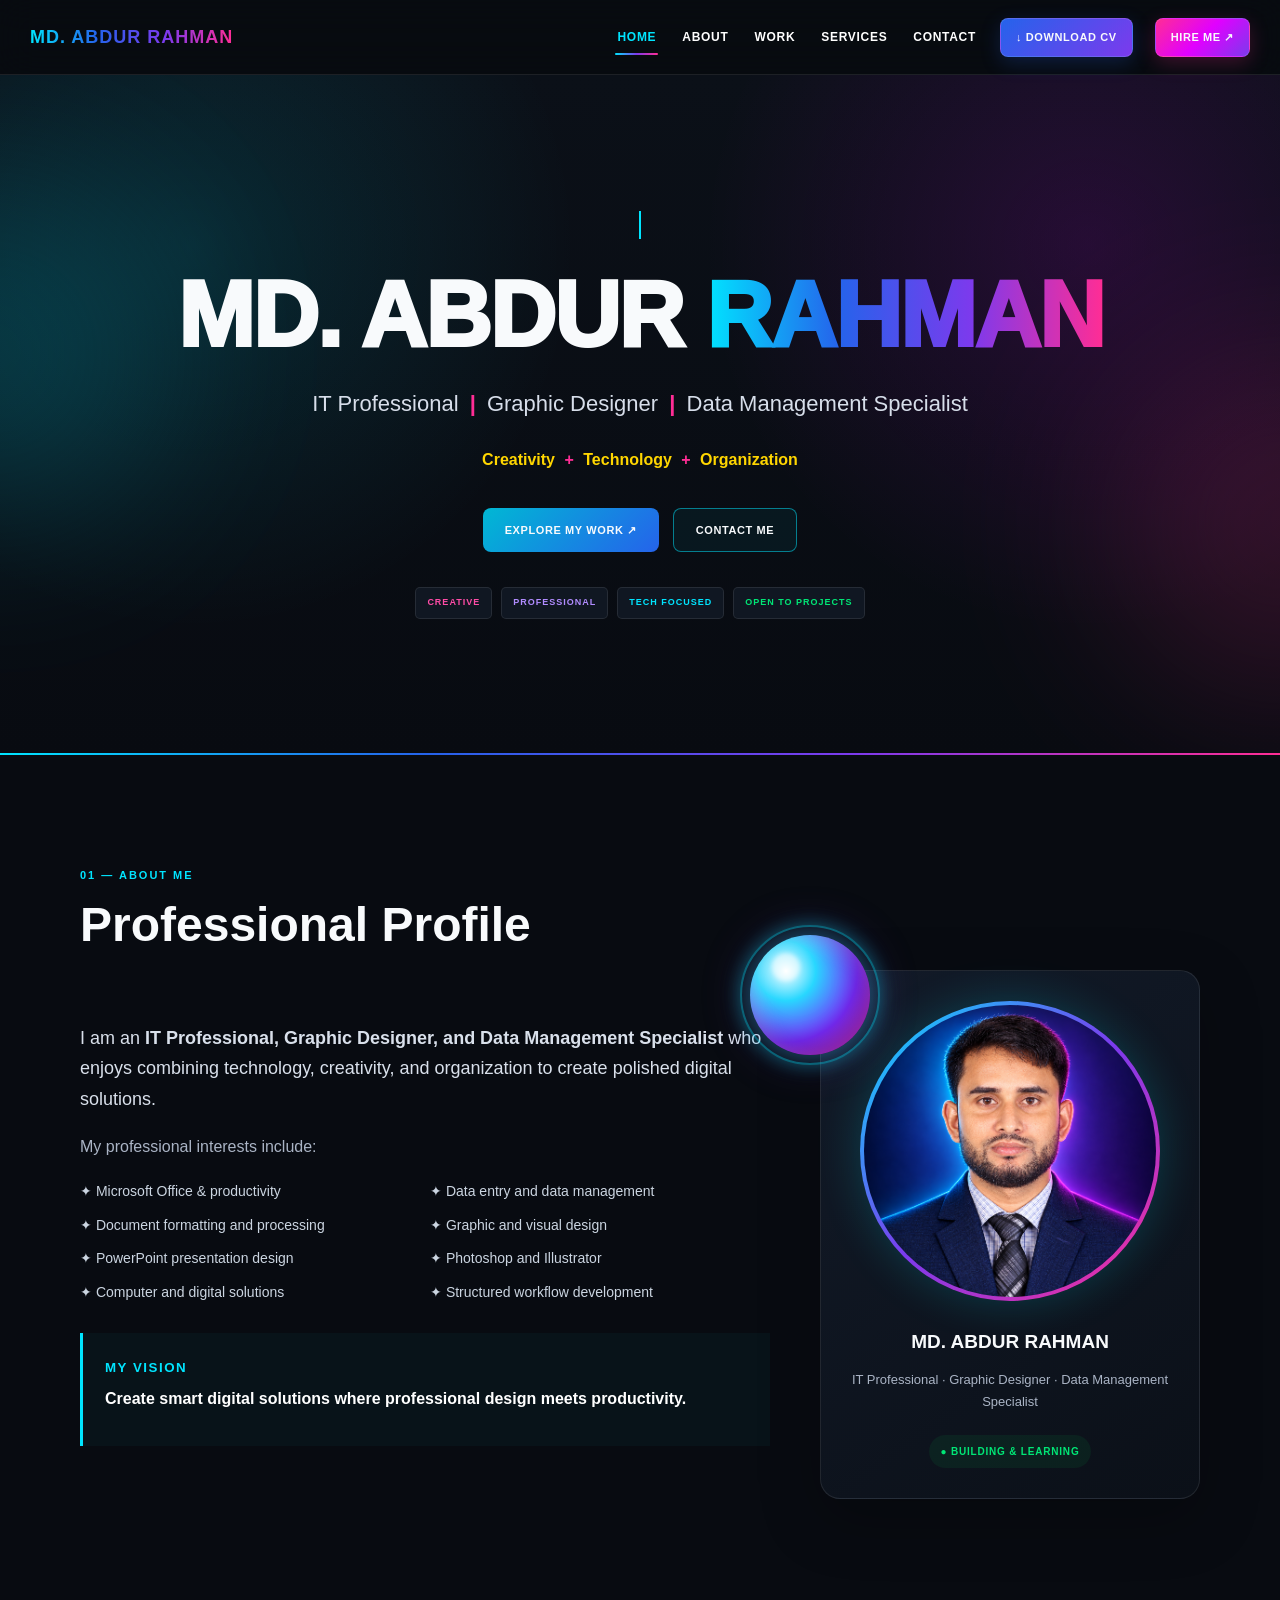
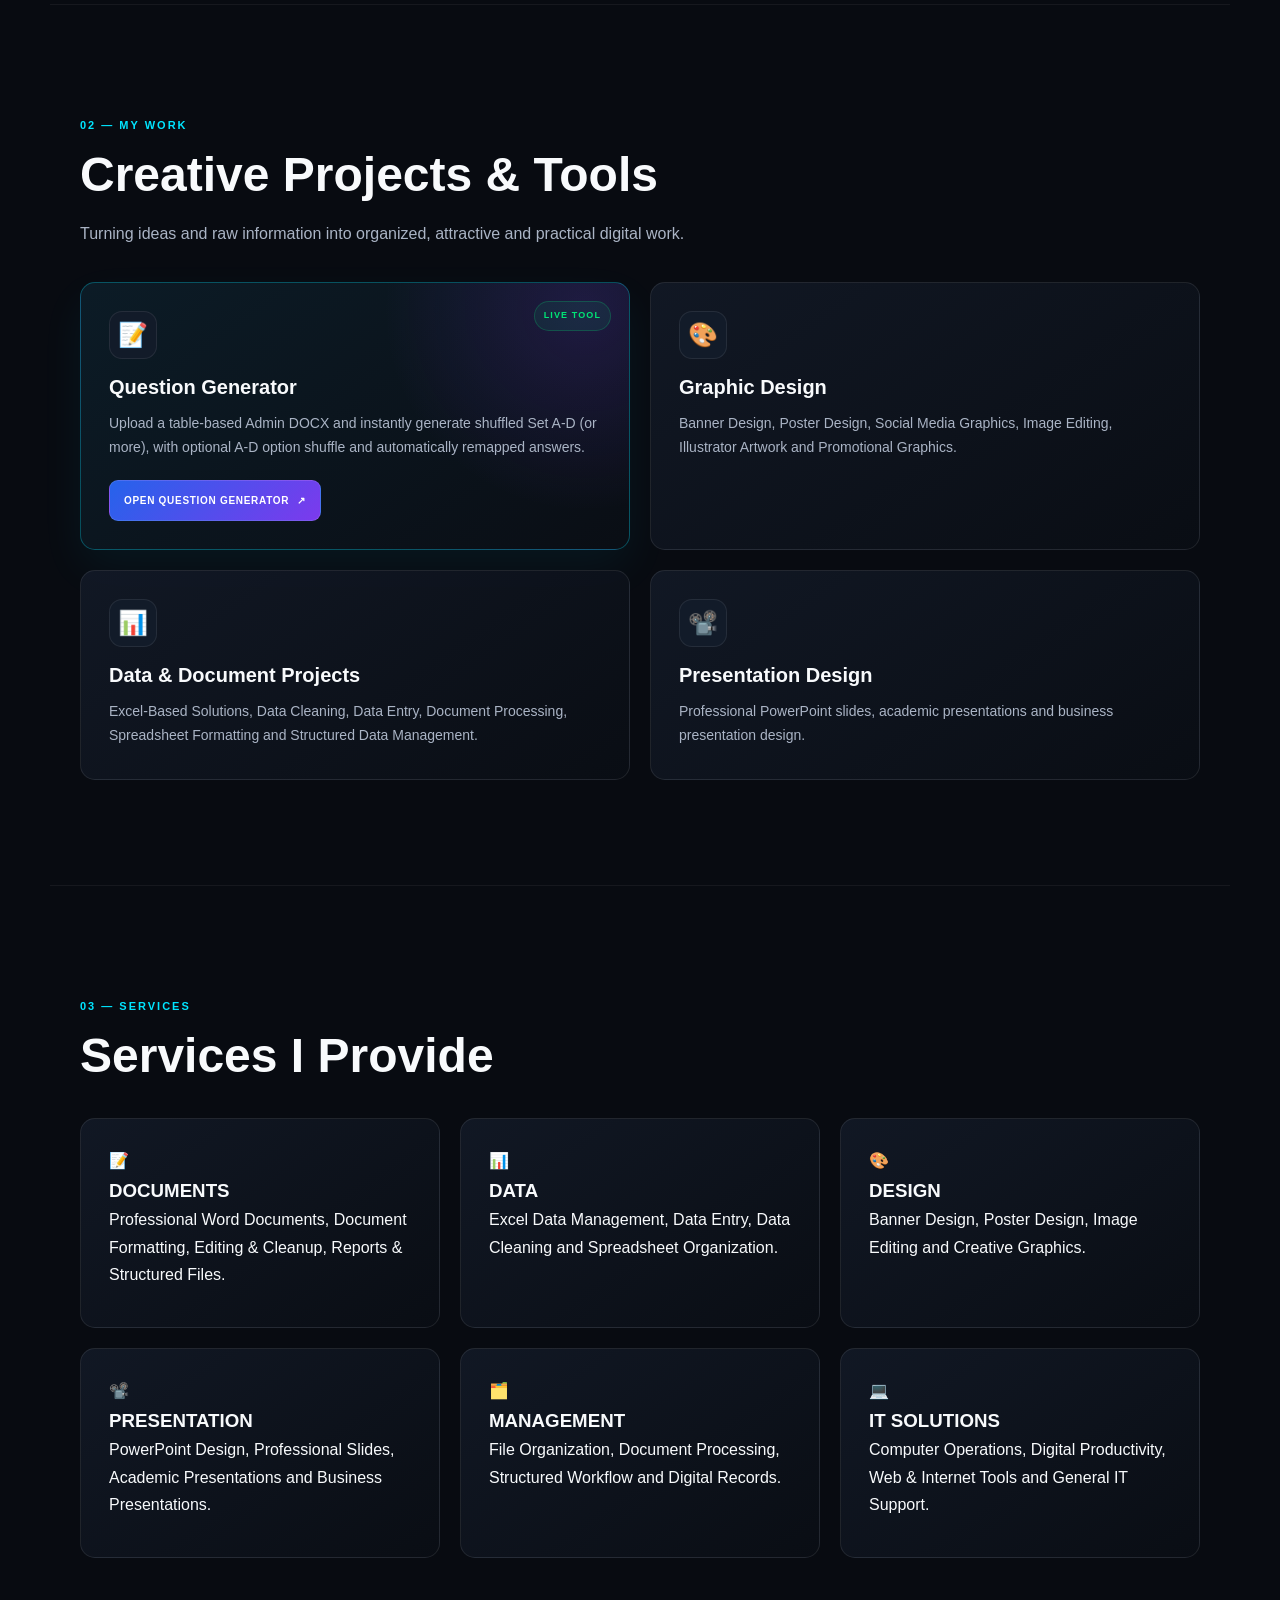
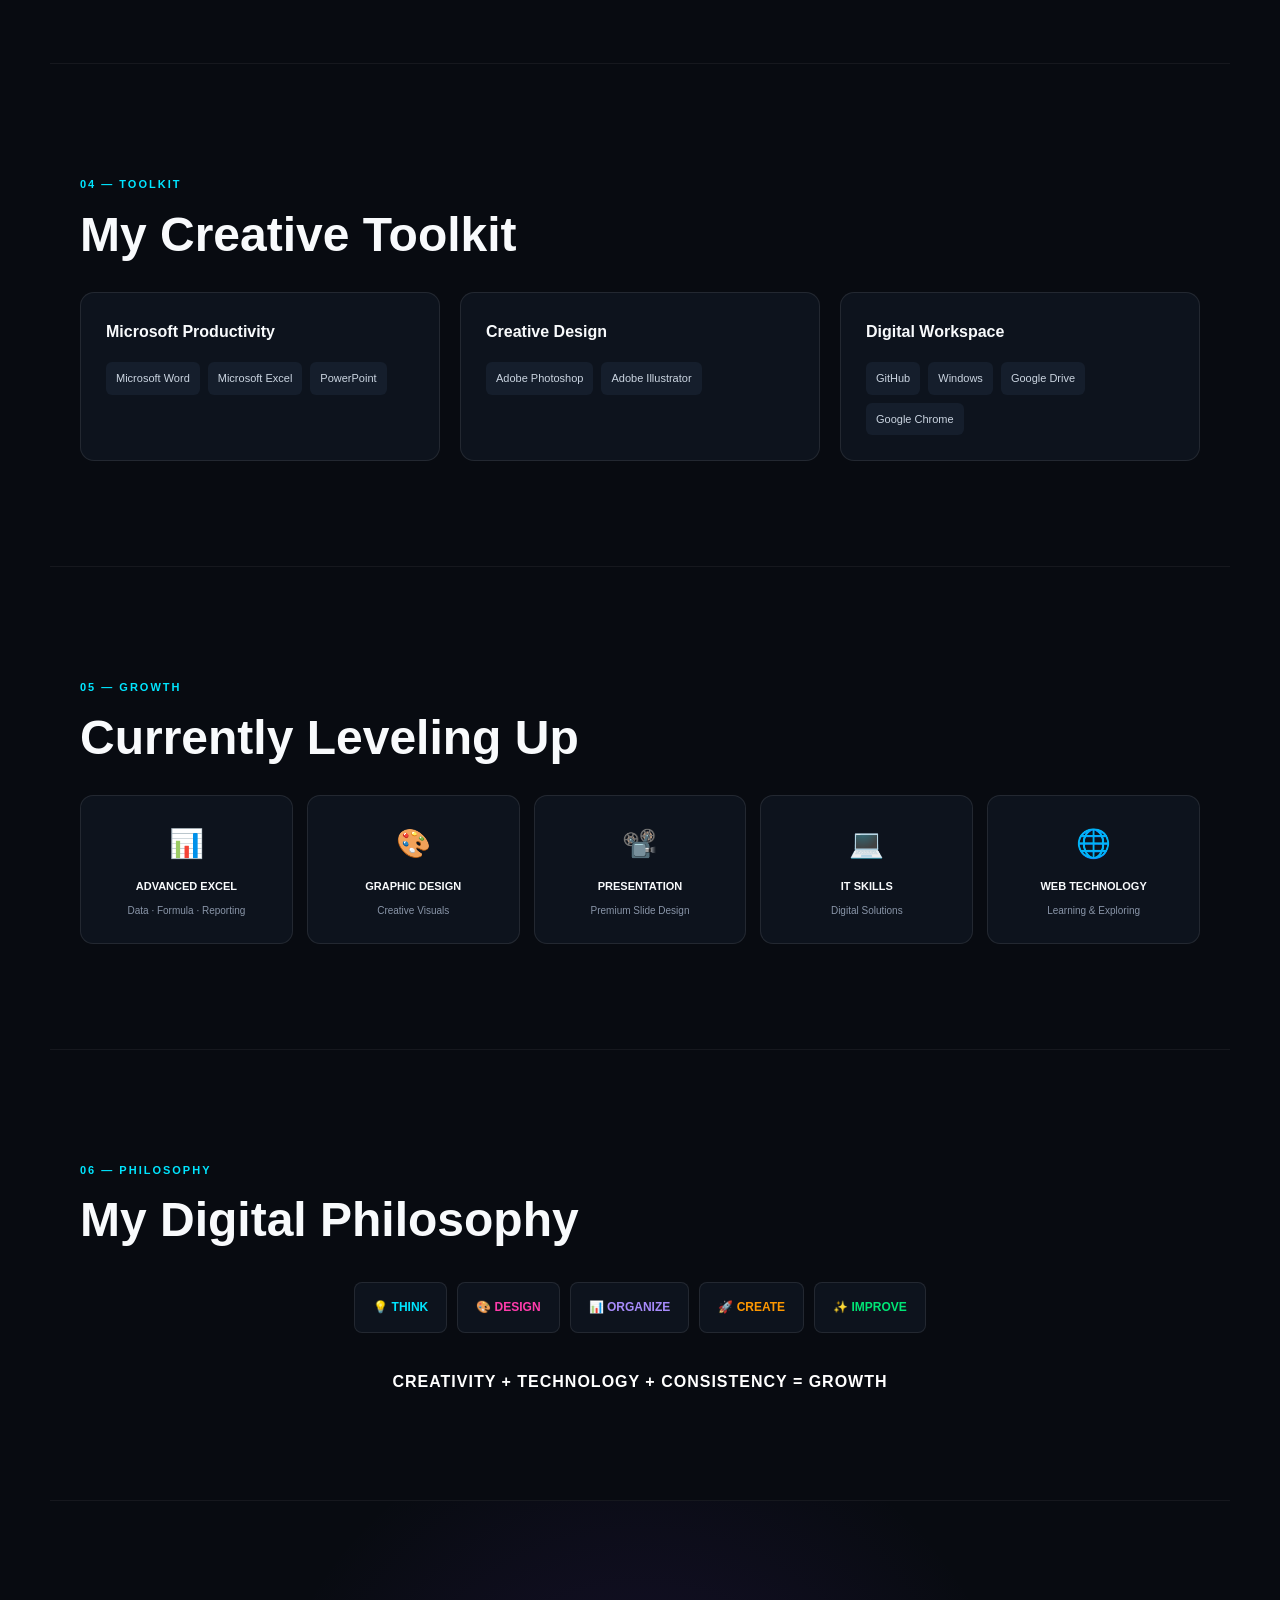
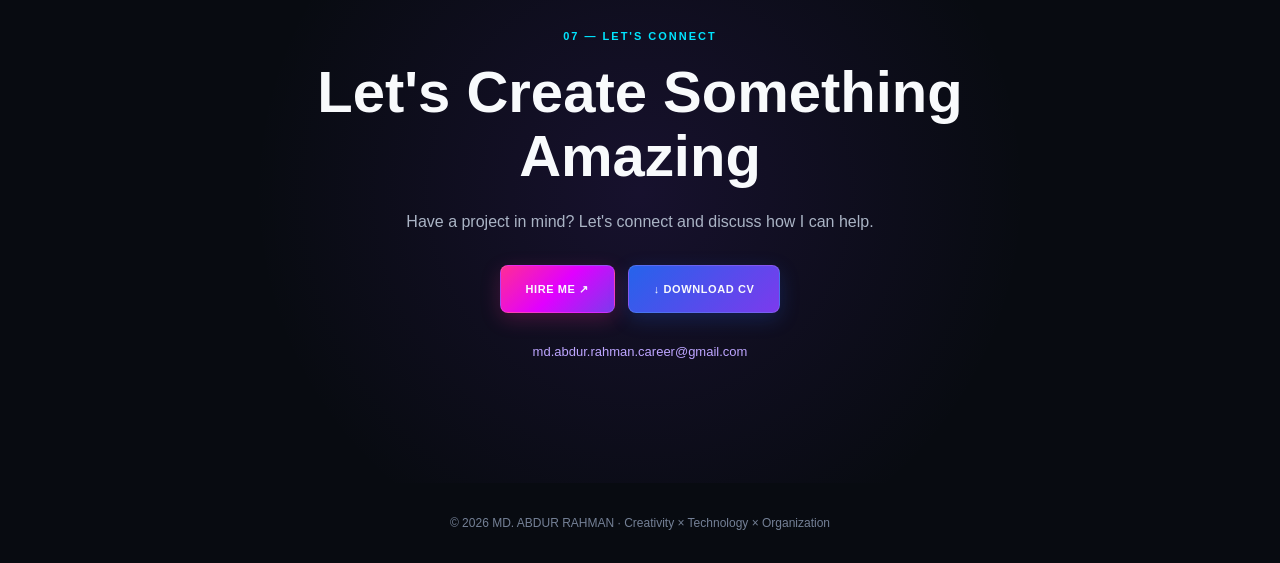
==== commit 06758156: "Update index.html" ====
--- a/index.html
+++ b/index.html
@@ -201,7 +201,6 @@
 
       <div class="contact-info">
         <a href="mailto:md.abdur.rahman.career@gmail.com">md.abdur.rahman.career@gmail.com</a>
-        <a href="https://abdurrahmanit.com" target="_blank" rel="noopener">abdurrahmanit.com</a>
       </div>
     </div>
   </section>
